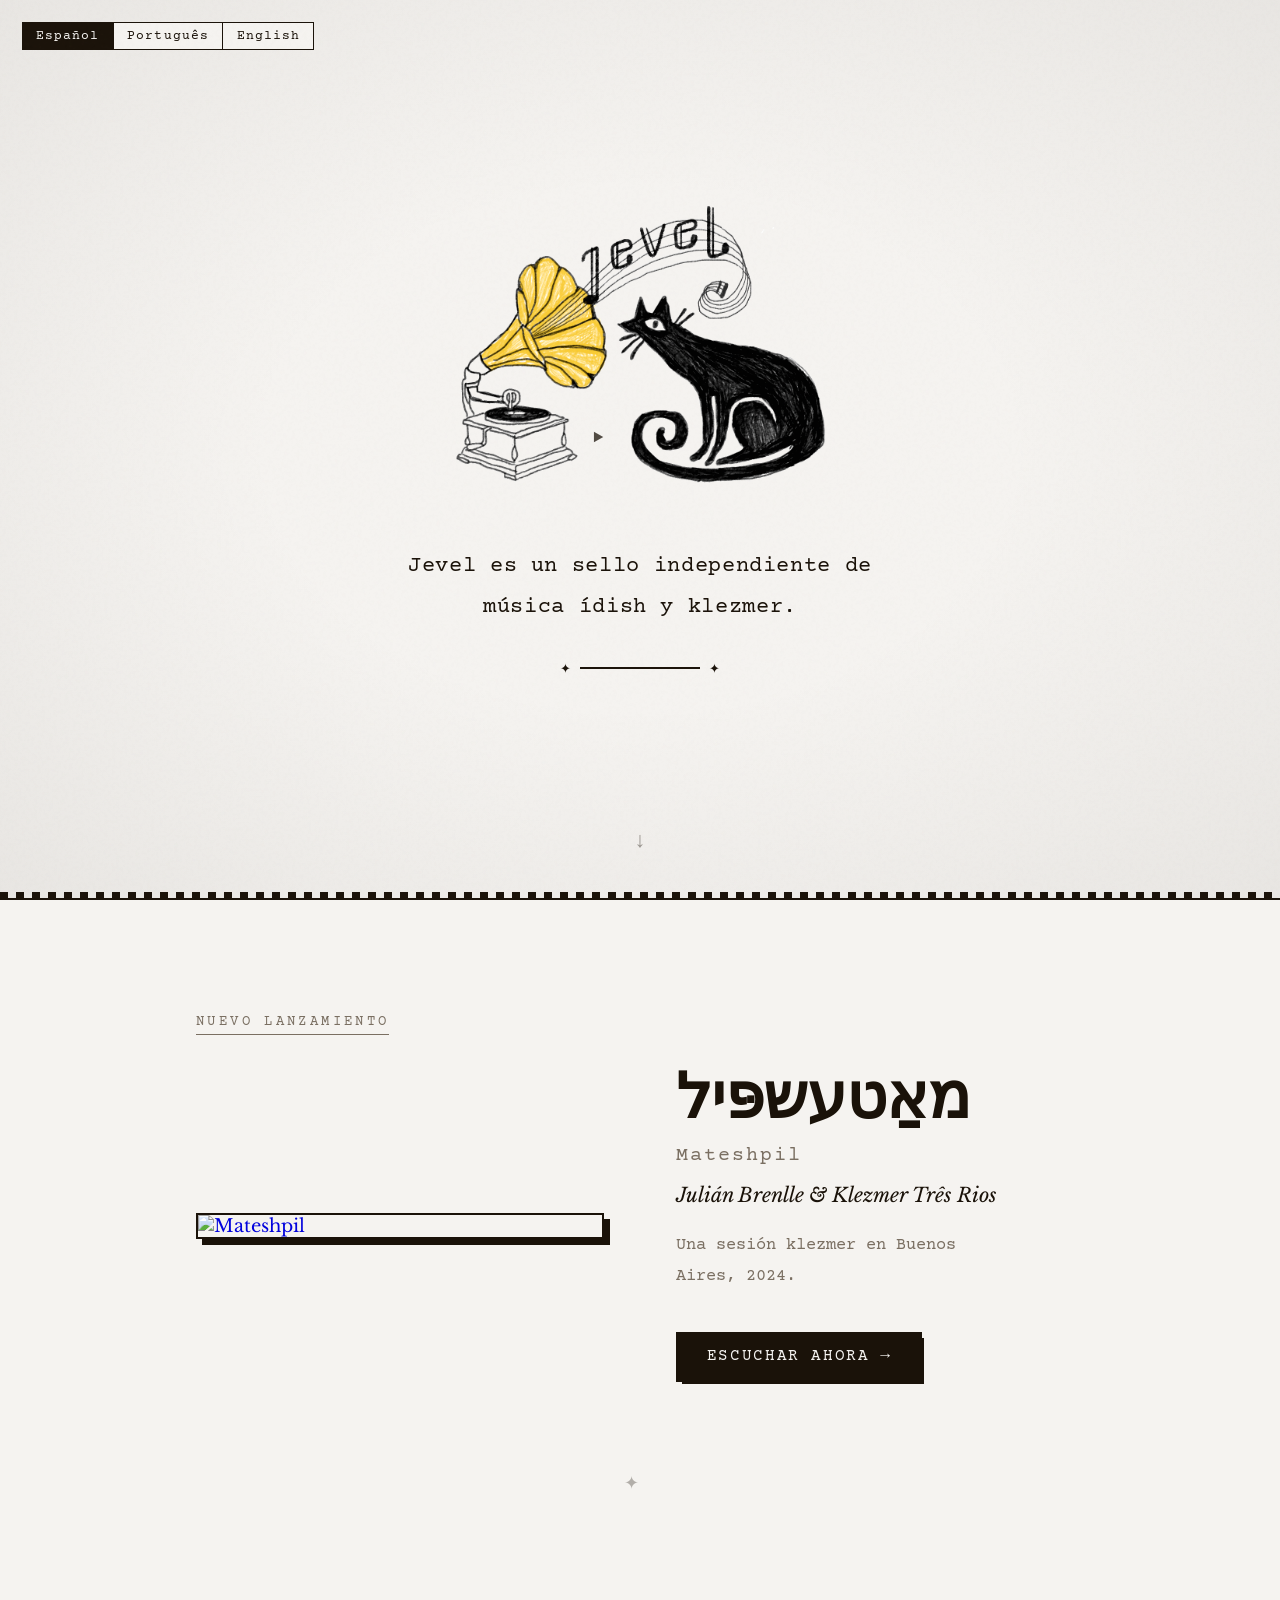
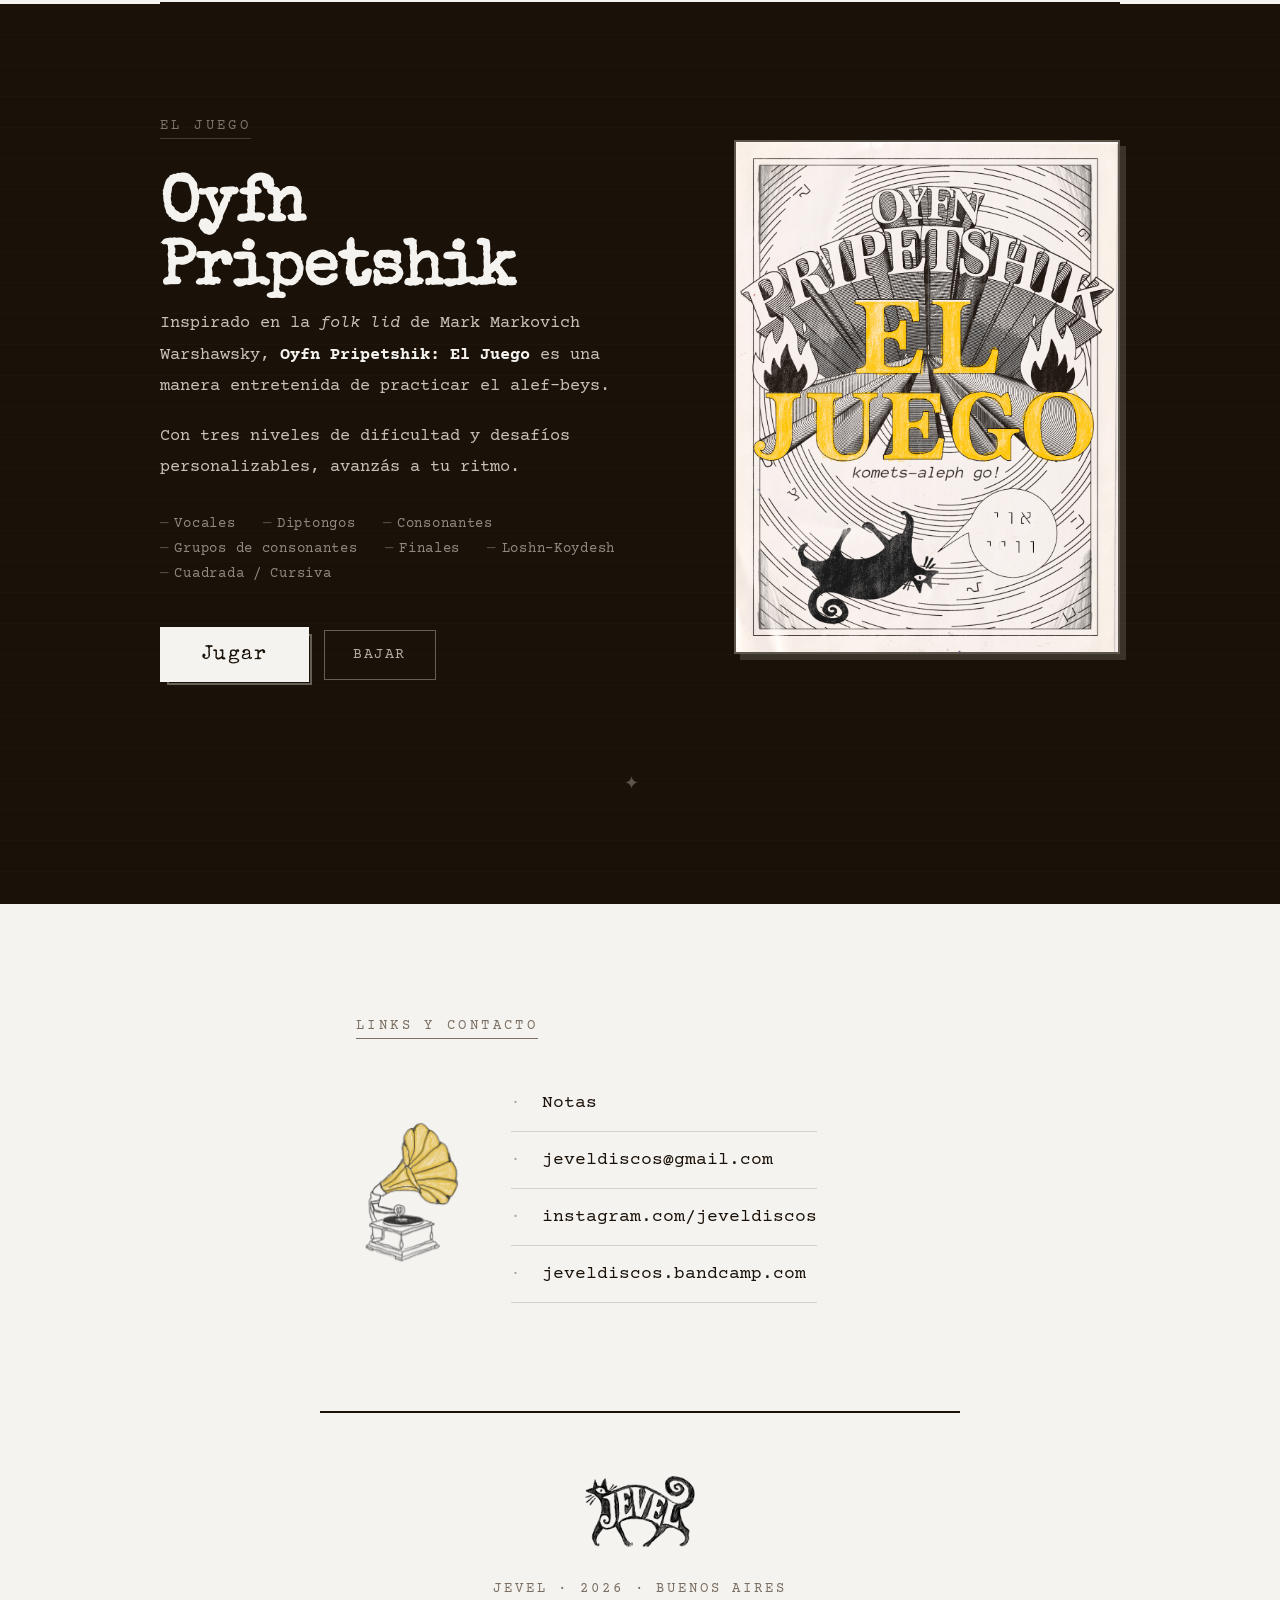
==== index.html @ 38e81dd0 "Update index.html" ====
<!DOCTYPE html>
<html lang="es">
<head>
  <meta charset="UTF-8" />
  <meta name="viewport" content="width=device-width, initial-scale=1.0" />
  <title>Jevel</title>
  <link rel="stylesheet" href="style.css" />
  <link rel="preconnect" href="https://fonts.googleapis.com">
  <link href="https://fonts.googleapis.com/css2?family=Special+Elite&family=Libre+Baskerville:ital,wght@0,400;0,700;1,400&family=Courier+Prime:ital,wght@0,400;0,700;1,400&display=swap" rel="stylesheet">
  <script src="https://identity.netlify.com/v1/netlify-identity-widget.js"></script>
</head>
<body>

  <!-- Language Switcher -->
  <div class="lang-switcher">
    <button class="lang-btn active" data-lang="es">Español</button>
    <button class="lang-btn" data-lang="pt">Português</button>
    <button class="lang-btn" data-lang="en">English</button>
  </div>

  <!-- HERO -->
  <header class="hero">
    <div class="noise-overlay"></div>
    <div class="hero-inner">
      <div class="logo-wrap">
        <img src="rca.png" alt="Jevel" class="logo" />
        <button class="gram-play-btn" id="audioPlayBtn" aria-label="Reproducir">
          <svg class="icon-play" width="14" height="14" viewBox="0 0 24 24"><polygon points="5,3 5,21 21,12" fill="#1a1209"/></svg>
          <svg class="icon-pause" width="14" height="14" viewBox="0 0 24 24" style="display:none"><rect x="4" y="3" width="5" height="18" fill="#1a1209"/><rect x="15" y="3" width="5" height="18" fill="#1a1209"/></svg>
        </button>
        <audio id="audioPlayer" src="muchoojo.mp3"></audio>
      </div>
      <p class="tagline" data-i18n="tagline">
        Jevel es un sello independiente de música ídish y klezmer.
      </p>
      <div class="deco-line"></div>
    </div>
    <div class="scroll-hint">↓</div>
  </header>

  <!-- NEW RELEASE -->
  <section class="release" id="release">
    <div class="section-label" data-i18n="newRelease">nuevo lanzamiento</div>
    <div class="release-inner">
      <a href="https://jeveldiscos.bandcamp.com" target="_blank" class="cover-link" aria-label="Escuchar en Bandcamp">
        <div class="cover-wrap">
          <img src="Mateshpil-cover.jpg" alt="Mateshpil" class="cover-img" />
          <div class="cover-overlay">
            <span data-i18n="listenBandcamp">Escuchar en Bandcamp →</span>
          </div>
        </div>
      </a>
      <div class="release-info">
        <h2 class="release-title">מאַטעשפּיל</h2>
        <h3 class="release-subtitle">Mateshpil</h3>
        <p class="release-artist">Julián Brenlle &amp; Klezmer Três Rios</p>
        <p class="release-desc" data-i18n="releaseDesc">
          Una sesión klezmer en Buenos Aires, 2024.
        </p>
        <!-- =====================================================
             BOTONES DE LANZAMIENTO
             hay_resena: cambiá a true/false para mostrar u ocultar
             resena_url: la página de la reseña
        ====================================================== -->
        <div class="release-btns"
             data-hay-resena="false"
             data-resena-url="resena-mateshpil.html">
          <a href="https://jeveldiscos.bandcamp.com" target="_blank" class="btn-bandcamp">
            <span data-i18n="listenNow">Escuchar ahora</span>
            <span class="btn-arrow">→</span>
          </a>
          <a href="resena-mateshpil.html" class="btn-resena" data-i18n-href="resenaBtn">
            <span data-i18n="resenaBtn">Leer reseña</span>
          </a>
        </div>
      </div>
    </div>
    <div class="section-ornament">✦</div>
  </section>

  <!-- GAME SECTION -->
  <section class="game" id="game">
    <div class="game-inner">
      <div class="game-text">
        <div class="section-label" data-i18n="gameLabel">el juego</div>
        <h2 class="game-title">Oyfn Pripetshik</h2>
        <div class="game-desc">
          <p data-i18n="gameDesc1">Inspirado en la <em>folk lid</em> de Mark Markovich Warshawsky, <strong>Oyfn Pripetshik: El Juego</strong> es una manera entretenida de practicar el alef-beys.</p>
          <p data-i18n="gameDesc2">Con tres niveles de dificultad y desafíos personalizables, avanzás a tu ritmo.</p>
        </div>
        <div class="game-features">
          <span data-i18n="feat1">Vocales</span>
          <span data-i18n="feat2">Diptongos</span>
          <span data-i18n="feat3">Consonantes</span>
          <span data-i18n="feat4">Grupos de consonantes</span>
          <span data-i18n="feat5">Finales</span>
          <span data-i18n="feat6">Loshn-Koydesh</span>
          <span data-i18n="feat7">Cuadrada / Cursiva</span>
        </div>
        <div class="game-btns">
          <a href="oyfnpripetshik.html" target="_blank" class="btn-game">
            <span data-i18n="playBtn">Jugar</span>
          </a>
          <button onclick="downloadGame()" class="btn-download">
            <span data-i18n="downloadBtn">Bajar</span>
          </button>
        </div>
      </div>
      <div class="game-visual">
        <div class="game-photo-wrap">
          <img src="03.jpg" alt="Oyfn Pripetshik" class="game-photo" />
        </div>
      </div>
    </div>
    <div class="section-ornament">✦</div>
  </section>

  <!-- LINKS -->
  <section class="contact" id="contact">
    <div class="section-label" data-i18n="contactLabel">Links y contacto</div>
    <div class="contact-body">
      <img src="vitrola.png" alt="" class="rca-img" />
      <div class="contact-links">
        <a href="notas.html" class="contact-item">
          <span class="contact-icon">·</span>
          <span class="contact-text">Notas</span>
        </a>
        <a href="mailto:jeveldiscos@gmail.com" class="contact-item">
          <span class="contact-icon">·</span>
          <span class="contact-text">jeveldiscos@gmail.com</span>
        </a>
        <a href="https://instagram.com/jeveldiscos" target="_blank" class="contact-item" rel="noopener">
          <span class="contact-icon">·</span>
          <span class="contact-text">instagram.com/jeveldiscos</span>
        </a>
        <a href="https://jeveldiscos.bandcamp.com" target="_blank" class="contact-item" rel="noopener">
          <span class="contact-icon">·</span>
          <span class="contact-text">jeveldiscos.bandcamp.com</span>
        </a>
      </div>
    </div>
  </section>

  <!-- FOOTER -->
  <footer class="footer">
    <div class="footer-logo-wrap"><img src="logolapiz.png" alt="Jevel" class="footer-logo" /></div>
    <p class="footer-text">Jevel · 2026 · Buenos Aires</p>
  </footer>

  <script src="script.js"></script>
</body>
</html>
---- style.css ----
/* ===========================
   JEVEL — style.css
   Aesthetic: letterpress / linocut
   B&W with warm paper tones
=========================== */

:root {
  --ink: #1a1209;
  --paper: #f5f3f0;
  --paper-dark: #e6dfd3;
  --accent: #c8440a;
  --accent-muted: #a33508;
  --mid: #7a6f62;
  --border: #1a1209;
  --font-display: 'Special Elite', serif;
  --font-body: 'Libre Baskerville', serif;
  --font-mono: 'Courier Prime', monospace;
}

*, *::before, *::after {
  box-sizing: border-box;
  margin: 0;
  padding: 0;
}

html {
  scroll-behavior: smooth;
  font-size: 18px;
}

body {
  background: var(--paper);
  color: var(--ink);
  font-family: var(--font-body);
  overflow-x: hidden;
  position: relative;
}

/* ---- NOISE TEXTURE ---- */
body::before {
  content: '';
  position: fixed;
  inset: 0;
  background-image: url("data:image/svg+xml,%3Csvg viewBox='0 0 256 256' xmlns='http://www.w3.org/2000/svg'%3E%3Cfilter id='noise'%3E%3CfeTurbulence type='fractalNoise' baseFrequency='0.9' numOctaves='4' stitchTiles='stitch'/%3E%3C/filter%3E%3Crect width='100%25' height='100%25' filter='url(%23noise)' opacity='0.04'/%3E%3C/svg%3E");
  pointer-events: none;
  z-index: 9999;
  opacity: 0.5;
}

/* ---- LANG SWITCHER ---- */
.lang-switcher {
  position: fixed;
  top: 1.2rem;
  left: 1.2rem;
  z-index: 1000;
  display: flex;
  gap: 0;
  border: 1.5px solid var(--ink);
  background: var(--paper);
}

.lang-btn {
  background: none;
  border: none;
  border-right: 1.5px solid var(--ink);
  font-family: var(--font-mono);
  font-size: 0.72rem;
  letter-spacing: 0.08em;
  padding: 0.35rem 0.75rem;
  cursor: pointer;
  color: var(--ink);
  transition: background 0.15s, color 0.15s;
}

.lang-btn:last-child {
  border-right: none;
}

.lang-btn:hover,
.lang-btn.active {
  background: var(--ink);
  color: var(--paper);
}

/* ---- HERO ---- */
.hero {
  min-height: 100vh;
  display: flex;
  flex-direction: column;
  align-items: center;
  justify-content: center;
  border-bottom: 2px solid var(--ink);
  position: relative;
  overflow: hidden;
  padding: 4rem 2rem 6rem;
}

.hero::after {
  content: '';
  position: absolute;
  bottom: 0;
  left: 0;
  right: 0;
  height: 6px;
  background: repeating-linear-gradient(
    90deg,
    var(--ink) 0px,
    var(--ink) 8px,
    transparent 8px,
    transparent 16px
  );
}

.noise-overlay {
  position: absolute;
  inset: 0;
  background: radial-gradient(ellipse at 50% 50%, transparent 40%, rgba(26,18,9,0.06) 100%);
  pointer-events: none;
}

.hero-inner {
  display: flex;
  flex-direction: column;
  align-items: center;
  gap: 2.2rem;
  opacity: 0;
  transform: translateY(30px);
  animation: fadeUp 1s cubic-bezier(0.22, 1, 0.36, 1) 0.3s forwards;
}

.logo {
  width: min(420px, 70vw);
  filter: contrast(1.1);
  mix-blend-mode: multiply;
  animation: logoIn 1.2s cubic-bezier(0.22, 1, 0.36, 1) 0.1s both;
}

@keyframes logoIn {
  from { opacity: 0; transform: scale(0.88) rotate(-1deg); }
  to   { opacity: 1; transform: scale(1) rotate(0deg); }
}

.tagline {
  font-family: var(--font-mono);
  font-size: clamp(1rem, 2.2vw, 1.2rem);
  line-height: 1.9;
  text-align: center;
  letter-spacing: 0.03em;
  color: var(--ink);
  max-width: 520px;
}

.deco-line {
  width: 120px;
  height: 2px;
  background: var(--ink);
  position: relative;
}

.deco-line::before,
.deco-line::after {
  content: '✦';
  position: absolute;
  top: 50%;
  transform: translateY(-50%);
  font-size: 0.7rem;
}

.deco-line::before { left: -20px; }
.deco-line::after  { right: -20px; }

.scroll-hint {
  position: absolute;
  bottom: 2.5rem;
  left: 50%;
  transform: translateX(-50%);
  font-size: 1.2rem;
  animation: bounce 2s ease-in-out infinite;
  opacity: 0.4;
}

@keyframes bounce {
  0%, 100% { transform: translateX(-50%) translateY(0); }
  50%       { transform: translateX(-50%) translateY(8px); }
}

/* ---- SHARED SECTION STYLES ---- */
.section-label {
  font-family: var(--font-mono);
  font-size: 0.75rem;
  letter-spacing: 0.25em;
  text-transform: uppercase;
  color: var(--mid);
  border-bottom: 1px solid var(--mid);
  display: inline-block;
  padding-bottom: 0.2rem;
  margin-bottom: 2rem;
}

.section-ornament {
  text-align: center;
  font-size: 1rem;
  opacity: 0.3;
  margin-top: 5rem;
  letter-spacing: 1rem;
}

/* ---- RELEASE SECTION ---- */
.release {
  padding: 6rem 2rem;
  border-bottom: 2px solid var(--ink);
  max-width: 960px;
  margin: 0 auto;
}

.release-inner {
  display: grid;
  grid-template-columns: 1fr 1fr;
  gap: 4rem;
  align-items: center;
}

.cover-link {
  display: block;
  text-decoration: none;
}

.cover-wrap {
  position: relative;
  overflow: hidden;
  border: 2px solid var(--ink);
  box-shadow: 6px 6px 0 var(--ink);
  transition: transform 0.2s, box-shadow 0.2s;
}

.cover-wrap:hover {
  transform: translate(-3px, -3px);
  box-shadow: 9px 9px 0 var(--ink);
}

.cover-img {
  width: 100%;
  display: block;
  filter: contrast(1.05) saturate(0.9);
  transition: filter 0.3s;
}

.cover-overlay {
  position: absolute;
  inset: 0;
  background: rgba(26,18,9,0.85);
  display: flex;
  align-items: center;
  justify-content: center;
  opacity: 0;
  transition: opacity 0.3s;
  font-family: var(--font-mono);
  font-size: 1rem;
  color: var(--paper);
  letter-spacing: 0.05em;
}

.cover-wrap:hover .cover-overlay {
  opacity: 1;
}

.release-title {
  font-family: var(--font-display);
  font-size: clamp(2.2rem, 5vw, 3.5rem);
  line-height: 1.1;
  letter-spacing: -0.01em;
}

.release-subtitle {
  font-family: var(--font-mono);
  font-size: 1.1rem;
  font-weight: 400;
  color: var(--mid);
  margin: 0.3rem 0 0.9rem;
  letter-spacing: 0.1em;
}

.release-artist {
  font-family: var(--font-body);
  font-style: italic;
  font-size: 1.1rem;
  margin-bottom: 1.3rem;
  color: var(--ink);
}

.release-desc {
  font-family: var(--font-mono);
  font-size: 0.95rem;
  line-height: 1.8;
  color: var(--mid);
  margin-bottom: 2.2rem;
  max-width: 340px;
}

/* ---- RELEASE BUTTONS ---- */
.release-btns {
  display: flex;
  gap: 0.8rem;
  align-items: center;
  flex-wrap: wrap;
}

.btn-bandcamp {
  display: inline-flex;
  align-items: center;
  gap: 0.6rem;
  font-family: var(--font-mono);
  font-size: 0.9rem;
  letter-spacing: 0.1em;
  text-transform: uppercase;
  color: var(--paper);
  background: var(--ink);
  border: 2px solid var(--ink);
  padding: 0.75rem 1.6rem;
  text-decoration: none;
  transition: background 0.15s, color 0.15s, transform 0.15s;
  position: relative;
}

.btn-bandcamp::after {
  content: '';
  position: absolute;
  bottom: -4px;
  right: -4px;
  width: 100%;
  height: 100%;
  border: 2px solid var(--ink);
  z-index: -1;
  transition: transform 0.15s;
}

.btn-bandcamp:hover {
  background: var(--paper);
  color: var(--ink);
}

.btn-bandcamp:hover::after {
  transform: translate(2px, 2px);
}

.btn-arrow {
  transition: transform 0.2s;
}

.btn-bandcamp:hover .btn-arrow {
  transform: translateX(4px);
}

/* ---- BOTÓN RESEÑA ---- */
.btn-resena {
  display: inline-flex;
  align-items: center;
  font-family: var(--font-mono);
  font-size: 0.85rem;
  letter-spacing: 0.1em;
  text-transform: uppercase;
  color: var(--ink);
  background: transparent;
  border: 1.5px solid rgba(26,18,9,0.35);
  padding: 0.75rem 1.4rem;
  text-decoration: none;
  transition: color 0.15s, border-color 0.15s, background 0.15s;
}

.btn-resena:hover {
  border-color: var(--ink);
  background: rgba(26,18,9,0.05);
}

/* ---- GAME SECTION ---- */
.game {
  padding: 6rem 2rem;
  border-bottom: 2px solid var(--ink);
  background: var(--ink);
  color: var(--paper);
  position: relative;
  overflow: hidden;
}

.game::before {
  content: '';
  position: absolute;
  inset: 0;
  background: repeating-linear-gradient(
    0deg,
    transparent,
    transparent 30px,
    rgba(242,237,228,0.015) 30px,
    rgba(242,237,228,0.015) 31px
  );
  pointer-events: none;
}

.game .section-label {
  color: rgba(242,237,228,0.45);
  border-bottom-color: rgba(242,237,228,0.2);
}

.game-inner {
  max-width: 960px;
  margin: 0 auto;
  display: grid;
  grid-template-columns: 1.3fr 1fr;
  gap: 4rem;
  align-items: center;
}

.game-title {
  font-family: var(--font-display);
  font-size: clamp(2.4rem, 5vw, 3.8rem);
  line-height: 1;
  letter-spacing: -0.01em;
  margin-bottom: 0.3rem;
}

.game-subtitle {
  font-family: var(--font-mono);
  font-size: 0.95rem;
  color: rgba(242,237,228,0.5);
  letter-spacing: 0.15em;
  margin-bottom: 2rem;
}

.game-desc p {
  font-family: var(--font-mono);
  font-size: 0.95rem;
  line-height: 1.85;
  color: rgba(242,237,228,0.8);
  margin-bottom: 1rem;
}

.game-desc strong {
  color: var(--paper);
  font-weight: 700;
}

.game-features {
  display: flex;
  flex-wrap: wrap;
  gap: 0.5rem 1.5rem;
  margin: 1.8rem 0 2.5rem;
}

.game-features span {
  font-family: var(--font-mono);
  font-size: 0.8rem;
  color: rgba(242,237,228,0.55);
  letter-spacing: 0.05em;
}

.game-features span::before {
  content: '—';
  margin-right: 0.4em;
  opacity: 0.5;
}

.btn-game {
  display: inline-block;
  font-family: var(--font-display);
  font-size: 1.1rem;
  letter-spacing: 0.08em;
  color: var(--ink);
  background: var(--paper);
  border: 2px solid var(--paper);
  padding: 0.85rem 2.2rem;
  text-decoration: none;
  position: relative;
  transition: background 0.15s, color 0.15s, border-color 0.15s;
}

.btn-game::after {
  content: '';
  position: absolute;
  bottom: -5px;
  right: -5px;
  width: 100%;
  height: 100%;
  border: 2px solid rgba(242,237,228,0.35);
  z-index: -1;
}

.btn-game:hover {
  background: var(--accent);
  border-color: var(--accent);
  color: var(--paper);
}

/* Game photo */
.game-visual {
  display: flex;
  flex-direction: column;
  align-items: center;
}

.game-photo-wrap {
  border: 2px solid rgba(242,237,228,0.3);
  box-shadow: 6px 6px 0 rgba(242,237,228,0.15);
  overflow: hidden;
  transition: transform 0.3s, box-shadow 0.3s;
}

.game-photo-wrap:hover {
  transform: translate(-3px, -3px);
  box-shadow: 9px 9px 0 rgba(242,237,228,0.15);
}

.game-photo {
  width: 100%;
  display: block;
}

.game .section-ornament {
  color: var(--paper);
}

/* ---- CONTACT / LINKS SECTION ---- */
.contact {
  padding: 6rem 2rem;
  max-width: 640px;
  margin: 0 auto;
  border-bottom: 2px solid var(--ink);
}

.contact-links {
  display: flex;
  flex-direction: column;
  gap: 0;
}

.contact-item {
  display: flex;
  align-items: center;
  gap: 1.2rem;
  text-decoration: none;
  color: var(--ink);
  font-family: var(--font-mono);
  font-size: 1rem;
  padding: 1rem 0;
  border-bottom: 1px solid rgba(26,18,9,0.15);
  transition: padding-left 0.25s;
  position: relative;
  overflow: hidden;
}

.contact-item::before {
  content: '';
  position: absolute;
  left: 0;
  bottom: 0;
  width: 0;
  height: 1px;
  background: var(--accent);
  transition: width 0.3s;
}

.contact-item:hover {
  padding-left: 0.7rem;
}

.contact-item:hover::before {
  width: 100%;
}

.contact-icon {
  font-size: 0.85rem;
  opacity: 0.35;
  flex-shrink: 0;
  transition: color 0.2s, opacity 0.2s;
  font-family: var(--font-mono);
}

.contact-item:hover .contact-icon {
  color: var(--accent);
  opacity: 1;
}

.contact-text {
  transition: color 0.2s;
}

.contact-item:hover .contact-text {
  color: var(--accent-muted);
}

/* ---- FOOTER ---- */
.footer {
  padding: 3.5rem 2rem 4.5rem;
  text-align: center;
}

.footer-divider {
  width: 40px;
  height: 2px;
  background: var(--ink);
  margin: 0 auto 2.2rem;
}

.footer-text {
  font-family: var(--font-mono);
  font-size: 0.8rem;
  letter-spacing: 0.2em;
  color: var(--mid);
  text-transform: uppercase;
  margin-bottom: 0.9rem;
}

.footer-yiddish {
  font-family: var(--font-display);
  font-size: 1.6rem;
  color: var(--ink);
  opacity: 0.2;
  letter-spacing: 0.05em;
}

/* ---- ANIMATIONS ---- */
@keyframes fadeUp {
  from { opacity: 0; transform: translateY(30px); }
  to   { opacity: 1; transform: translateY(0); }
}

.reveal {
  opacity: 0;
  transform: translateY(24px);
  transition: opacity 0.8s cubic-bezier(0.22,1,0.36,1), transform 0.8s cubic-bezier(0.22,1,0.36,1);
}

.reveal.visible {
  opacity: 1;
  transform: translateY(0);
}

/* ---- RESPONSIVE ---- */
@media (max-width: 700px) {
  .contact-body {
    flex-direction: column;
    align-items: flex-start;
    gap: 1.5rem;
  }

  .rca-img {
    width: min(90px, 22vw);
  }

  .release-inner,
  .game-inner {
    grid-template-columns: 1fr;
    gap: 2.5rem;
  }

  .game-visual {
    order: -1;
  }

  .release {
    text-align: center;
  }

  .release-desc {
    max-width: 100%;
    margin: 0 auto 2rem;
  }

  .release-btns {
    justify-content: center;
  }
}

@media (max-width: 420px) {
  html { font-size: 16px; }
  .lang-switcher { top: 0.8rem; left: 0.8rem; }
}

/* ---- GAME BUTTONS ---- */
.game-btns {
  display: flex;
  gap: 0.8rem;
  align-items: center;
  flex-wrap: wrap;
}

.btn-download {
  cursor: pointer;
  display: inline-block;
  font-family: var(--font-mono);
  font-size: 0.85rem;
  letter-spacing: 0.1em;
  text-transform: uppercase;
  color: rgba(242,237,228,0.7);
  background: transparent;
  border: 1.5px solid rgba(242,237,228,0.35);
  padding: 0.85rem 1.6rem;
  text-decoration: none;
  transition: color 0.15s, border-color 0.15s;
  position: relative;
}

.btn-download:hover {
  color: var(--paper);
  border-color: rgba(242,237,228,0.7);
}

/* ---- FOOTER LOGO ---- */
.footer-logo-wrap {
  margin-bottom: 1.6rem;
}

.footer-logo {
  width: 110px;
  filter: contrast(1.1);
  mix-blend-mode: multiply;
  opacity: 1;
}

/* ---- GRAMOPHONE PLAYER ---- */
.logo-wrap {
  position: relative;
  display: inline-block;
}

.gram-play-btn {
  position: absolute;
  bottom: 17%;
  left: 40%;
  transform: translateX(-50%);
  width: 32px;
  height: 32px;
  background: none;
  border: none;
  padding: 0;
  cursor: pointer;
  display: flex;
  align-items: center;
  justify-content: center;
  opacity: 0.75;
  transition: opacity 0.2s, transform 0.2s;
}

.gram-play-btn:hover {
  opacity: 1;
  transform: translateX(-50%) scale(1.12);
}

.gram-play-btn.playing svg.icon-play  { display: none; }
.gram-play-btn.playing svg.icon-pause { display: block !important; }

.contact-body {
  display: flex;
  align-items: center;
  gap: 2.5rem;
}

.rca-img {
  display: block;
  width: min(110px, 25vw);
  flex-shrink: 0;
  opacity: 0.85;
  mix-blend-mode: multiply;
}
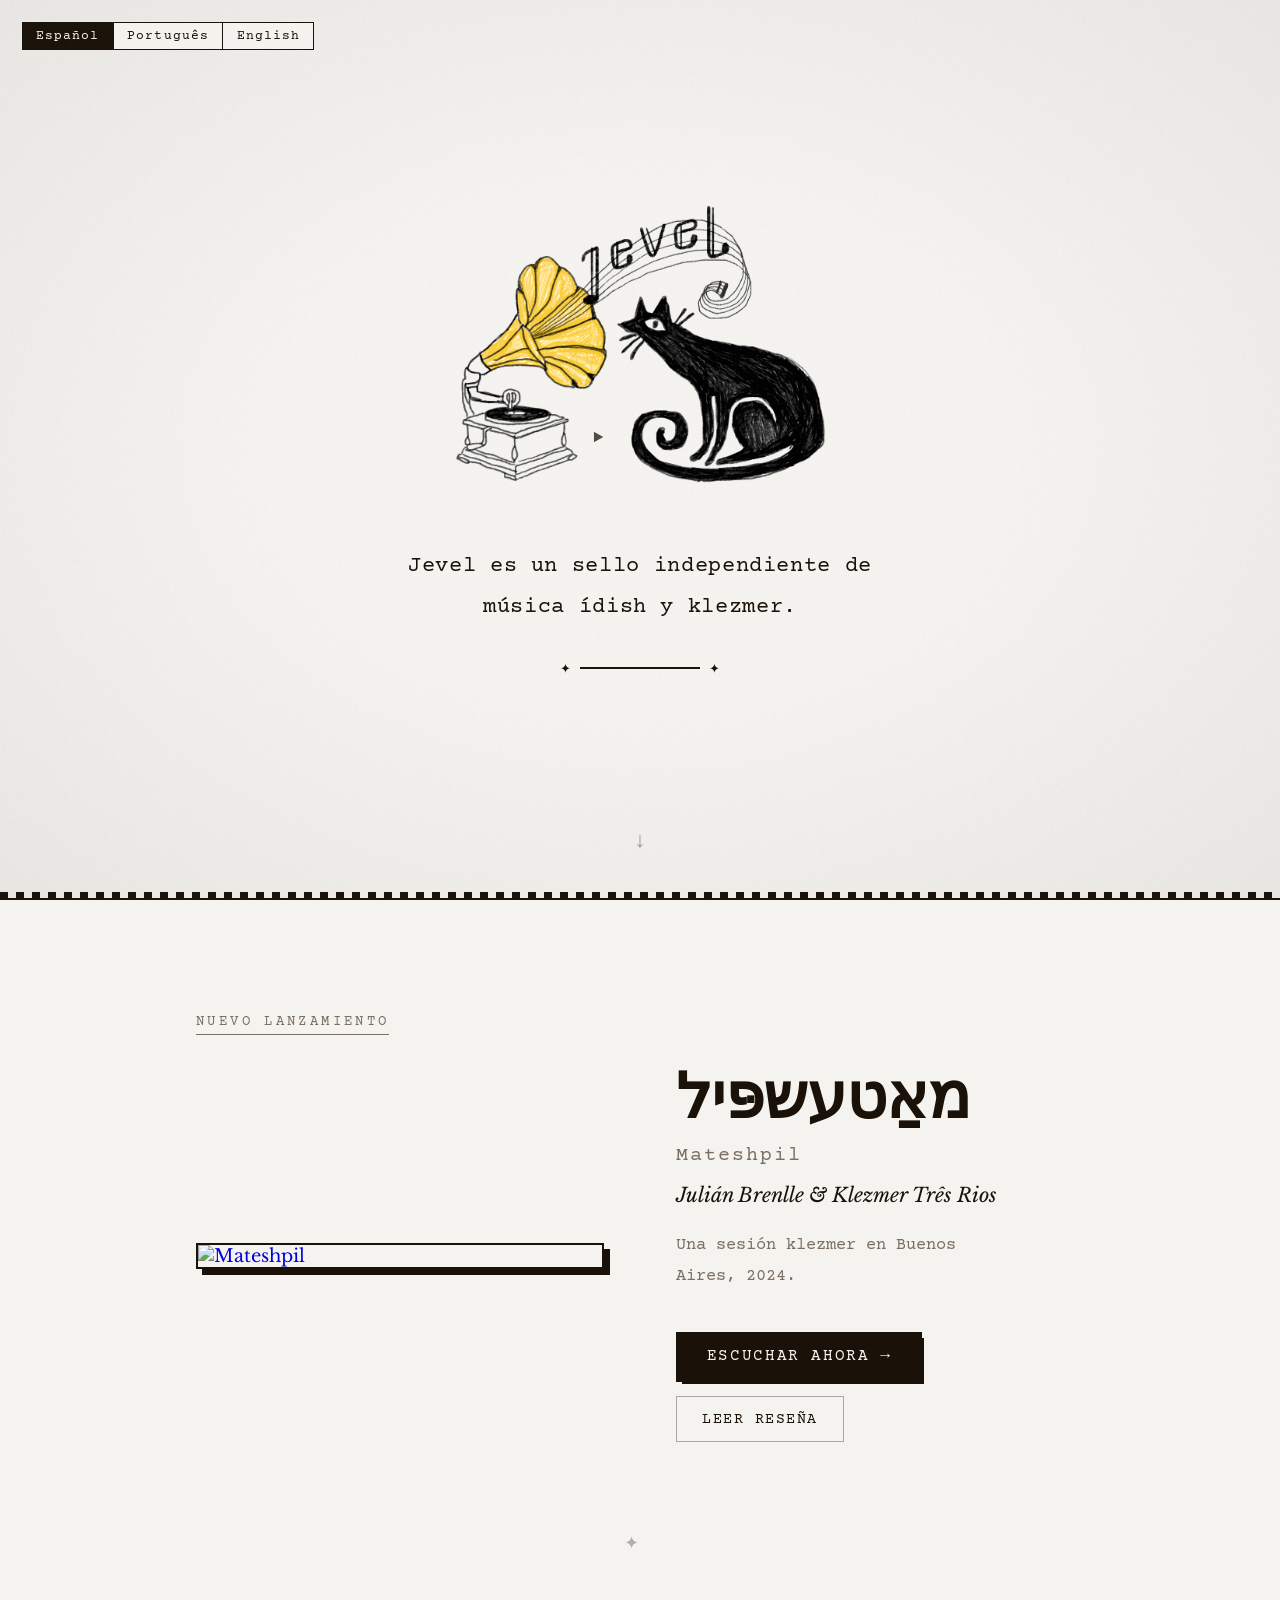
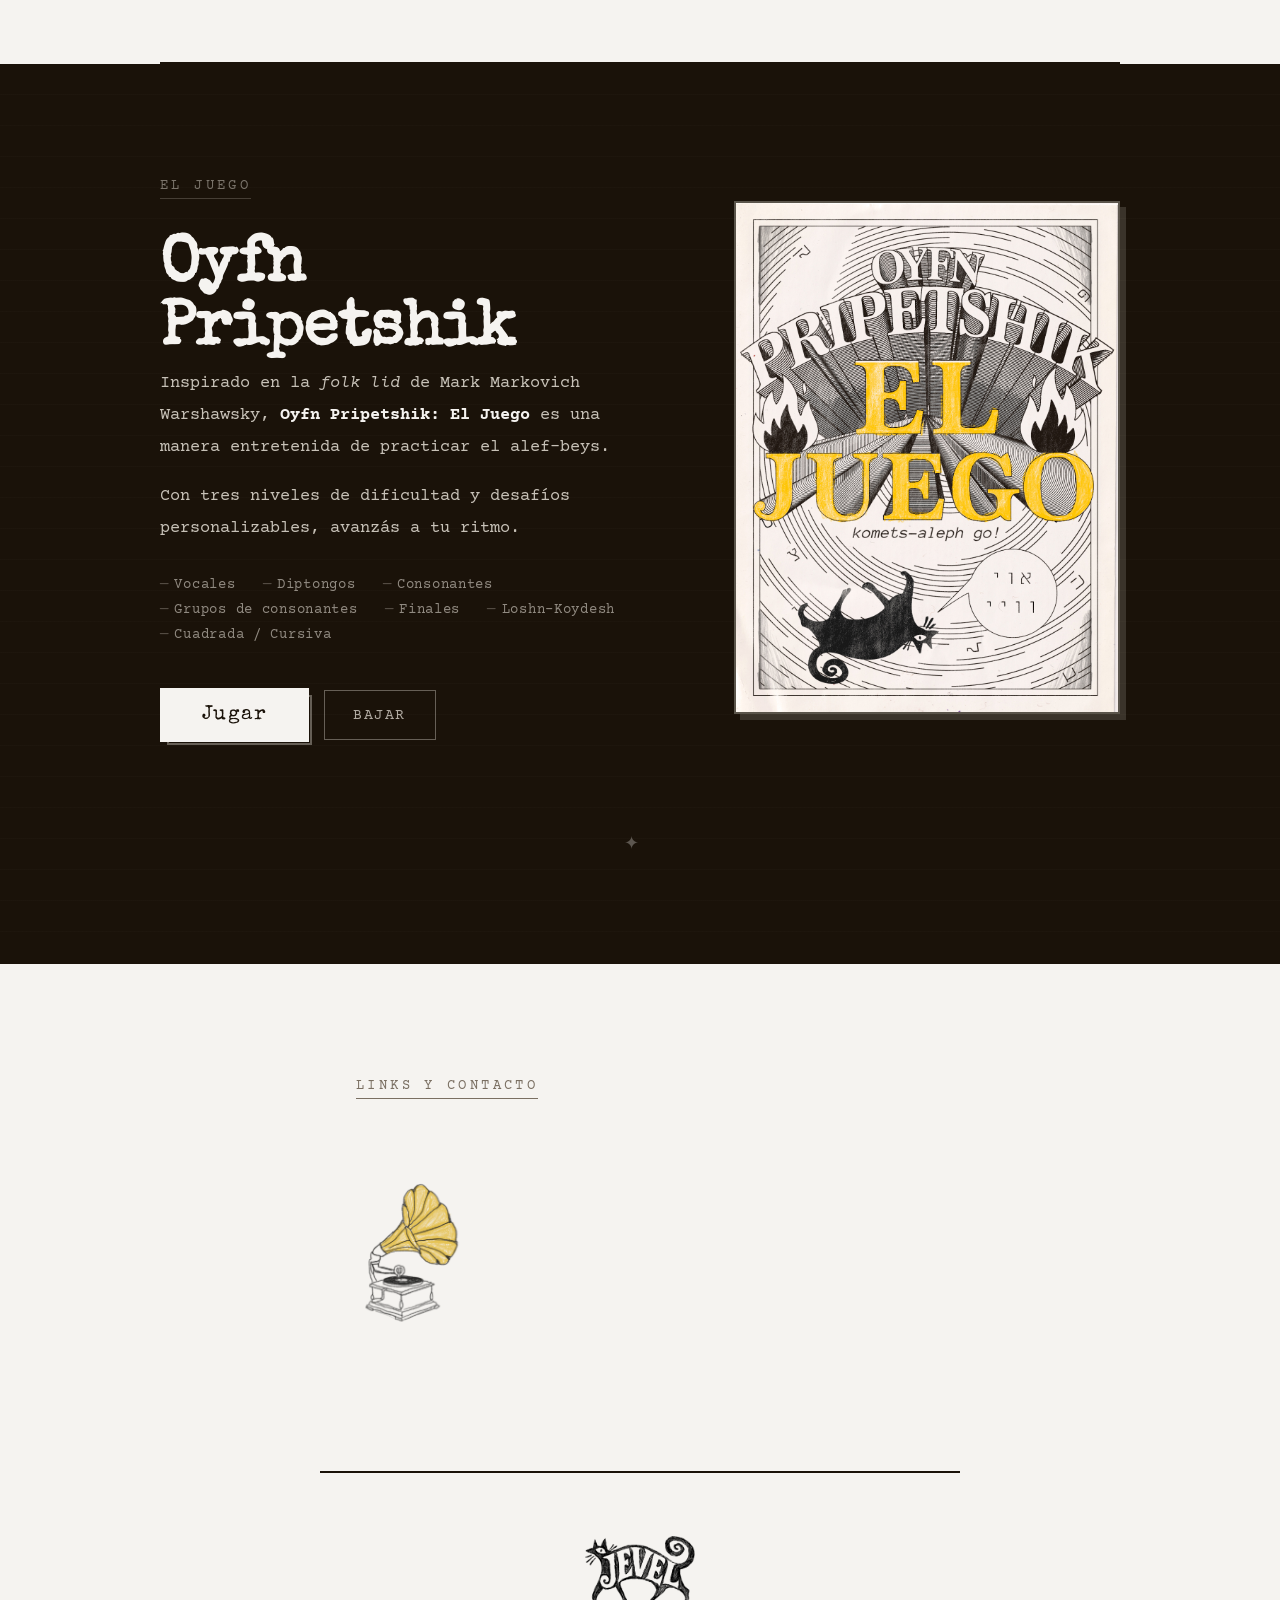
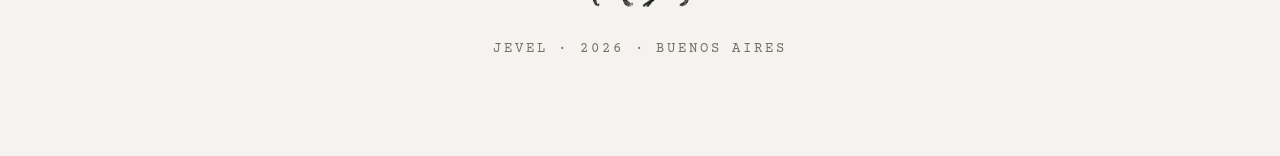
==== commit 55cebf5a: "Update index.html" ====
--- a/index.html
+++ b/index.html
@@ -63,7 +63,7 @@
              resena_url: la página de la reseña
         ====================================================== -->
         <div class="release-btns"
-             data-hay-resena="false"
+             data-hay-resena="true"
              data-resena-url="resena-mateshpil.html">
           <a href="https://jeveldiscos.bandcamp.com" target="_blank" class="btn-bandcamp">
             <span data-i18n="listenNow">Escuchar ahora</span>
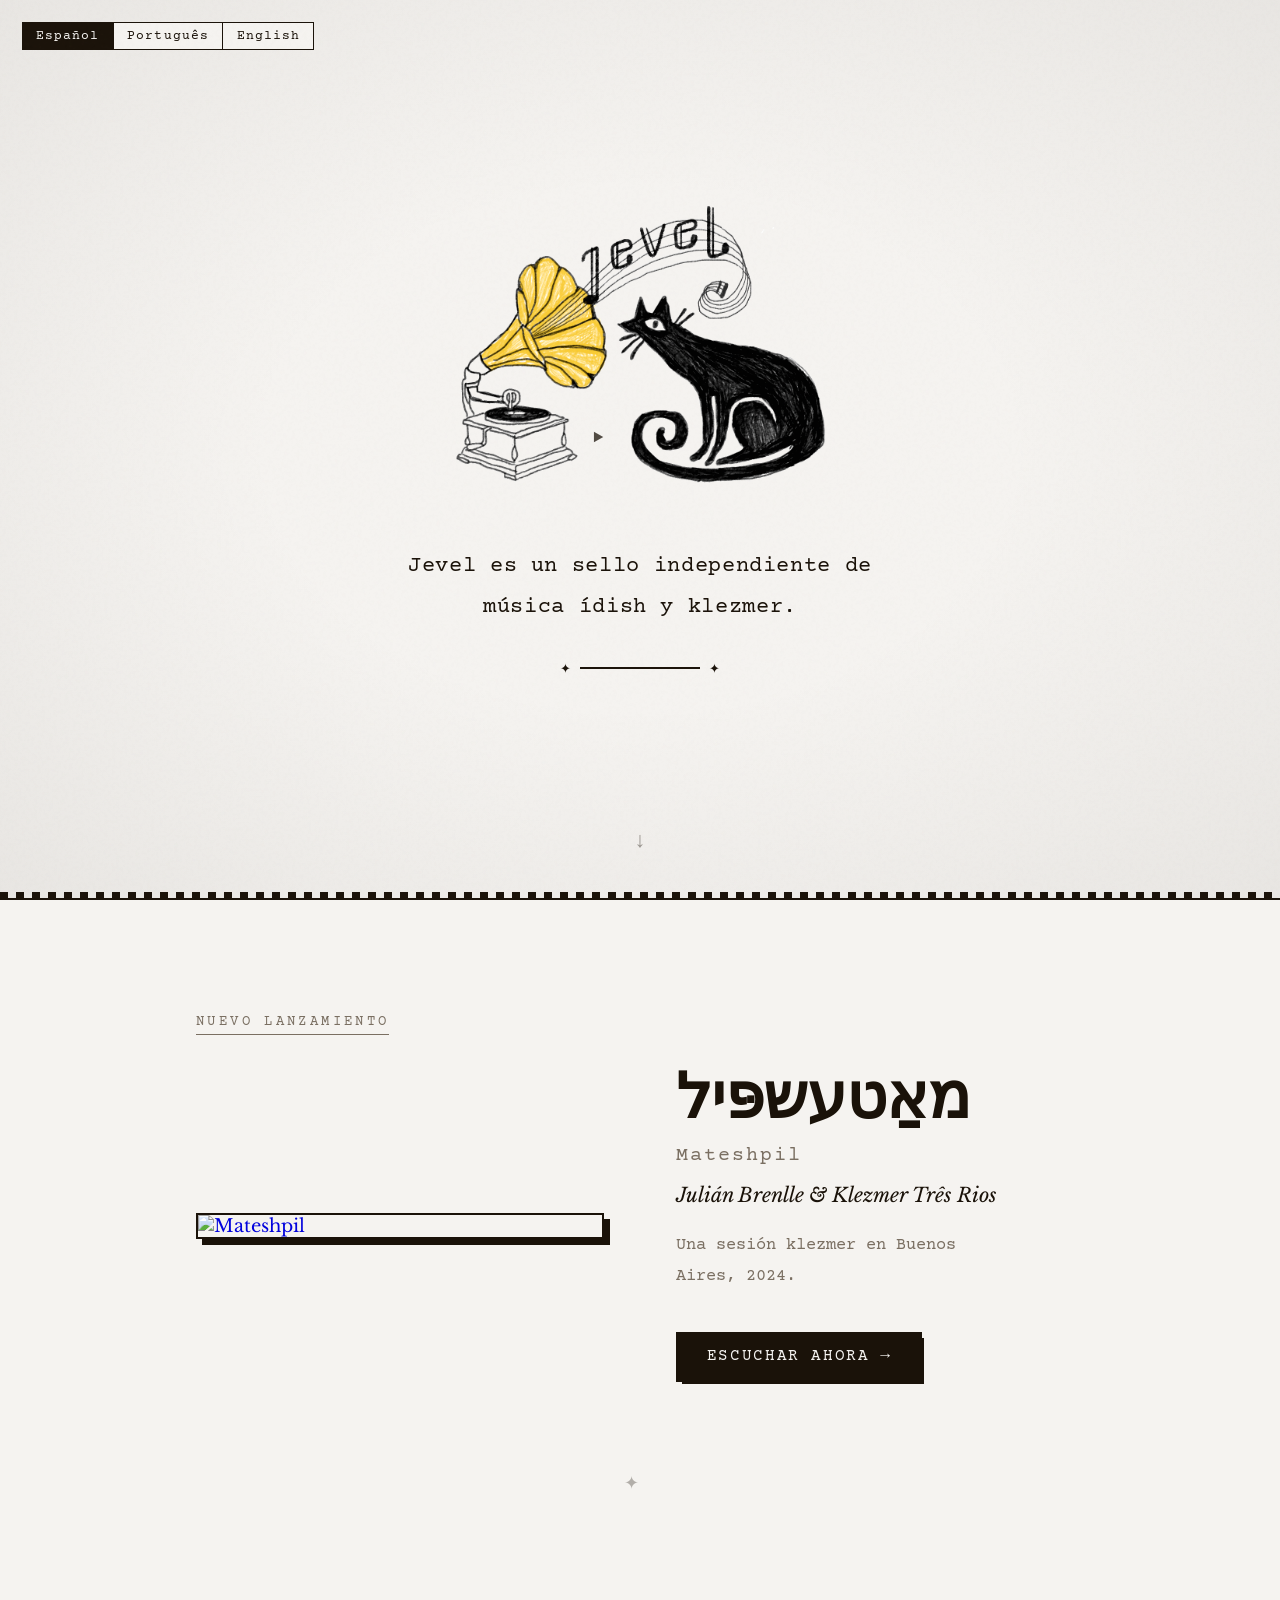
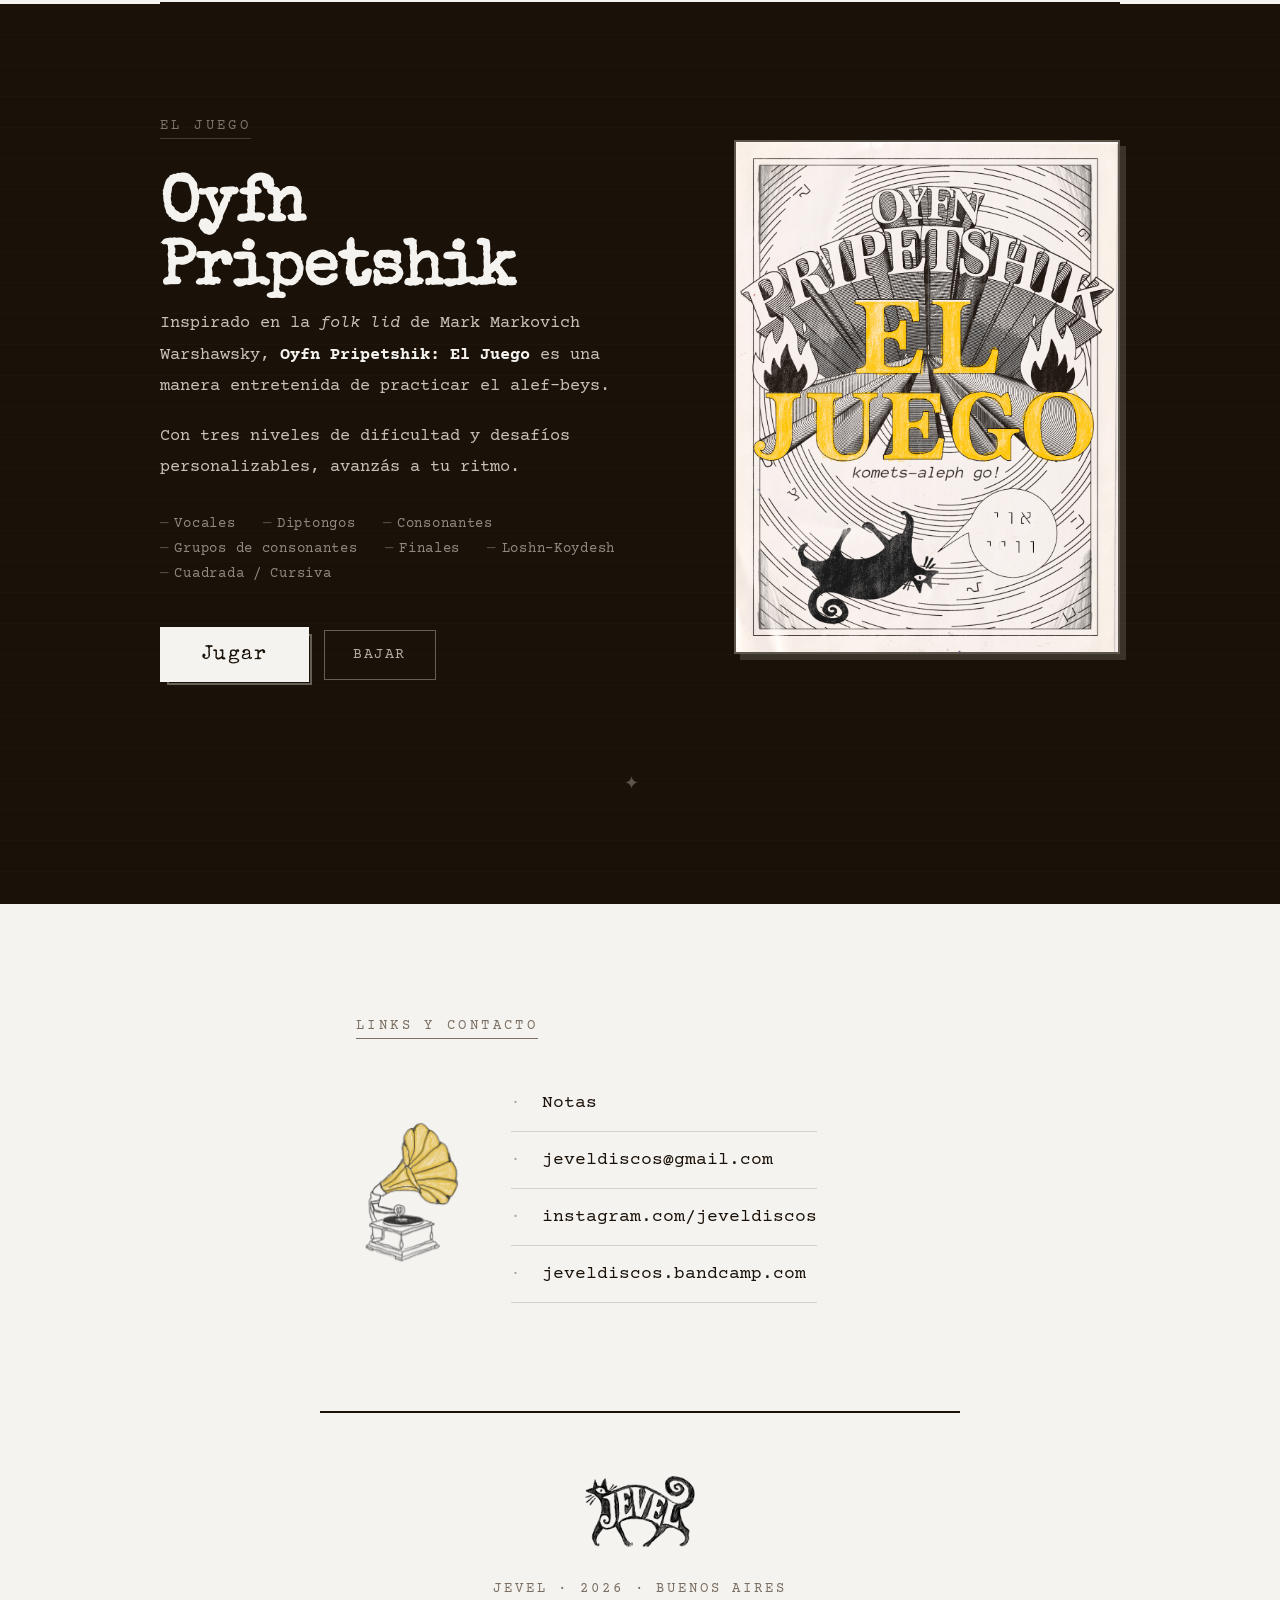
==== commit 494a5d68: "Update index.html" ====
--- a/index.html
+++ b/index.html
@@ -63,7 +63,7 @@
              resena_url: la página de la reseña
         ====================================================== -->
         <div class="release-btns"
-             data-hay-resena="true"
+             data-hay-resena="false"
              data-resena-url="resena-mateshpil.html">
           <a href="https://jeveldiscos.bandcamp.com" target="_blank" class="btn-bandcamp">
             <span data-i18n="listenNow">Escuchar ahora</span>
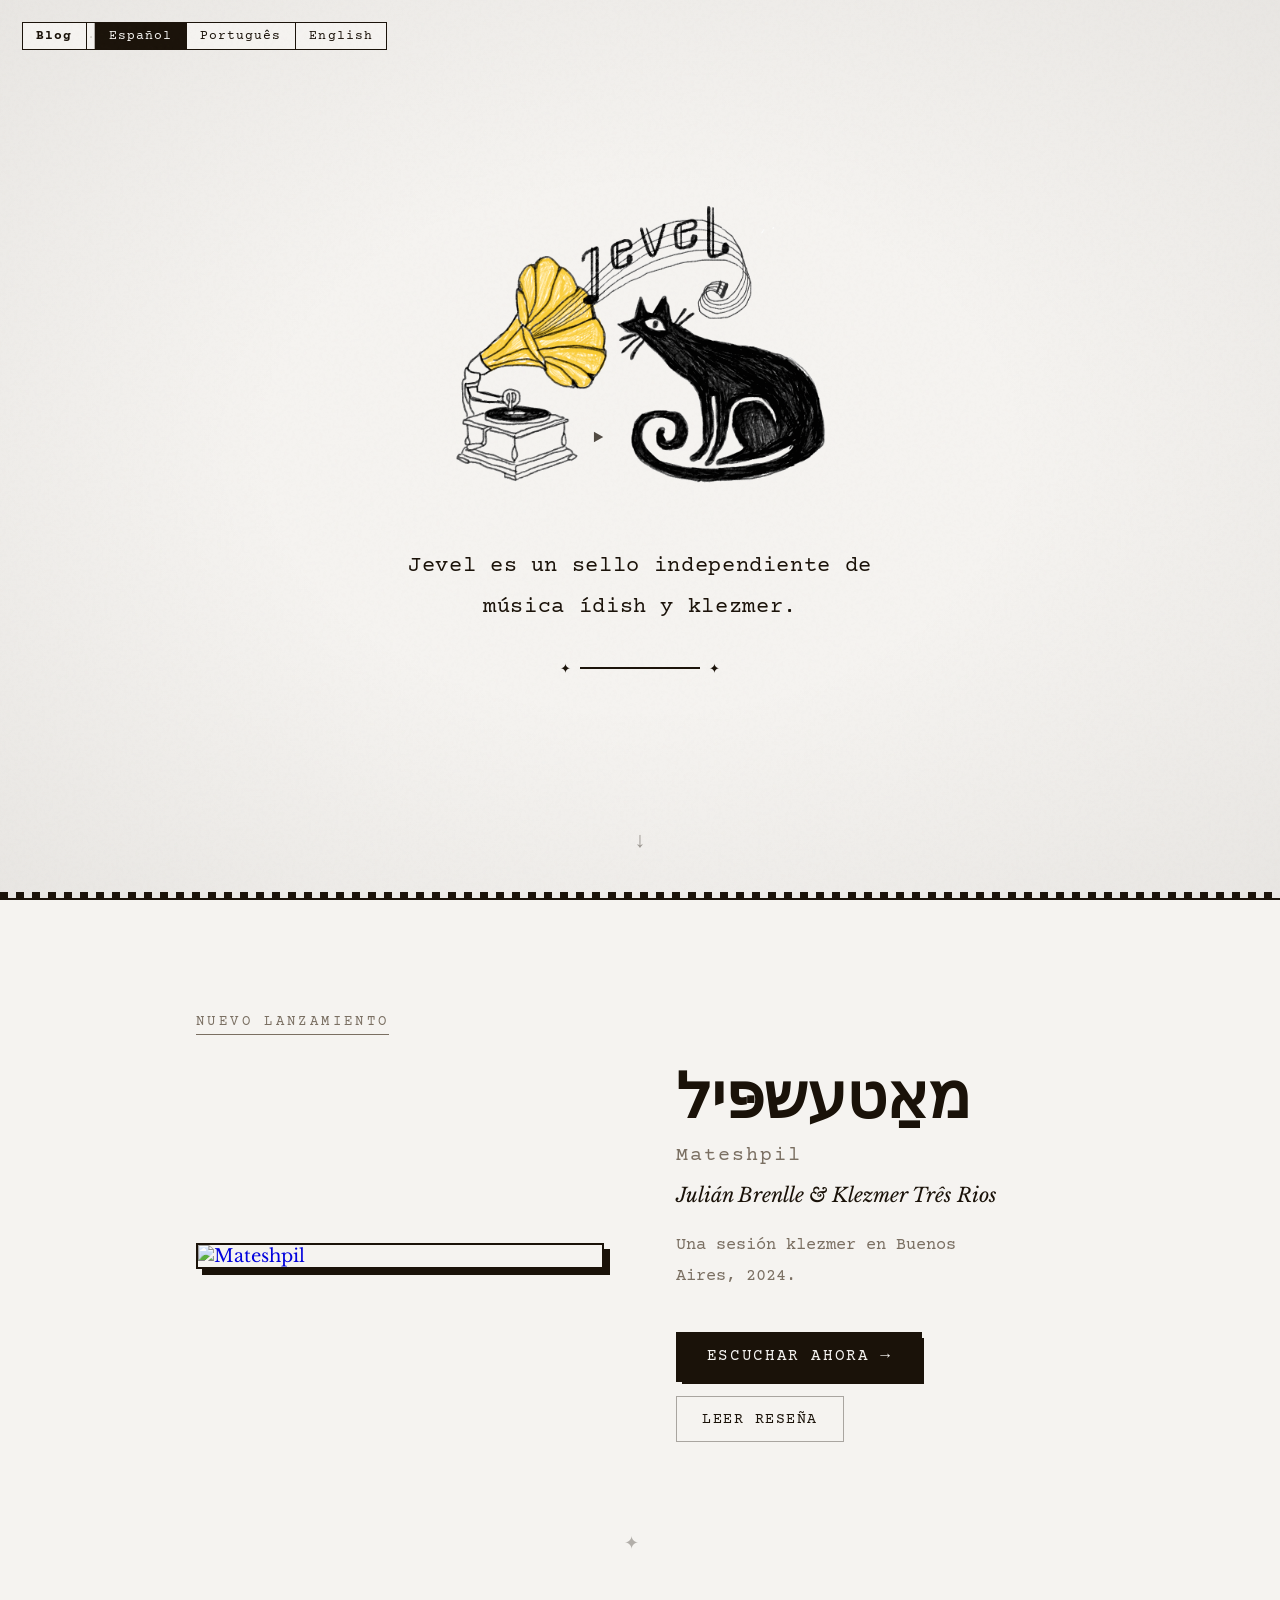
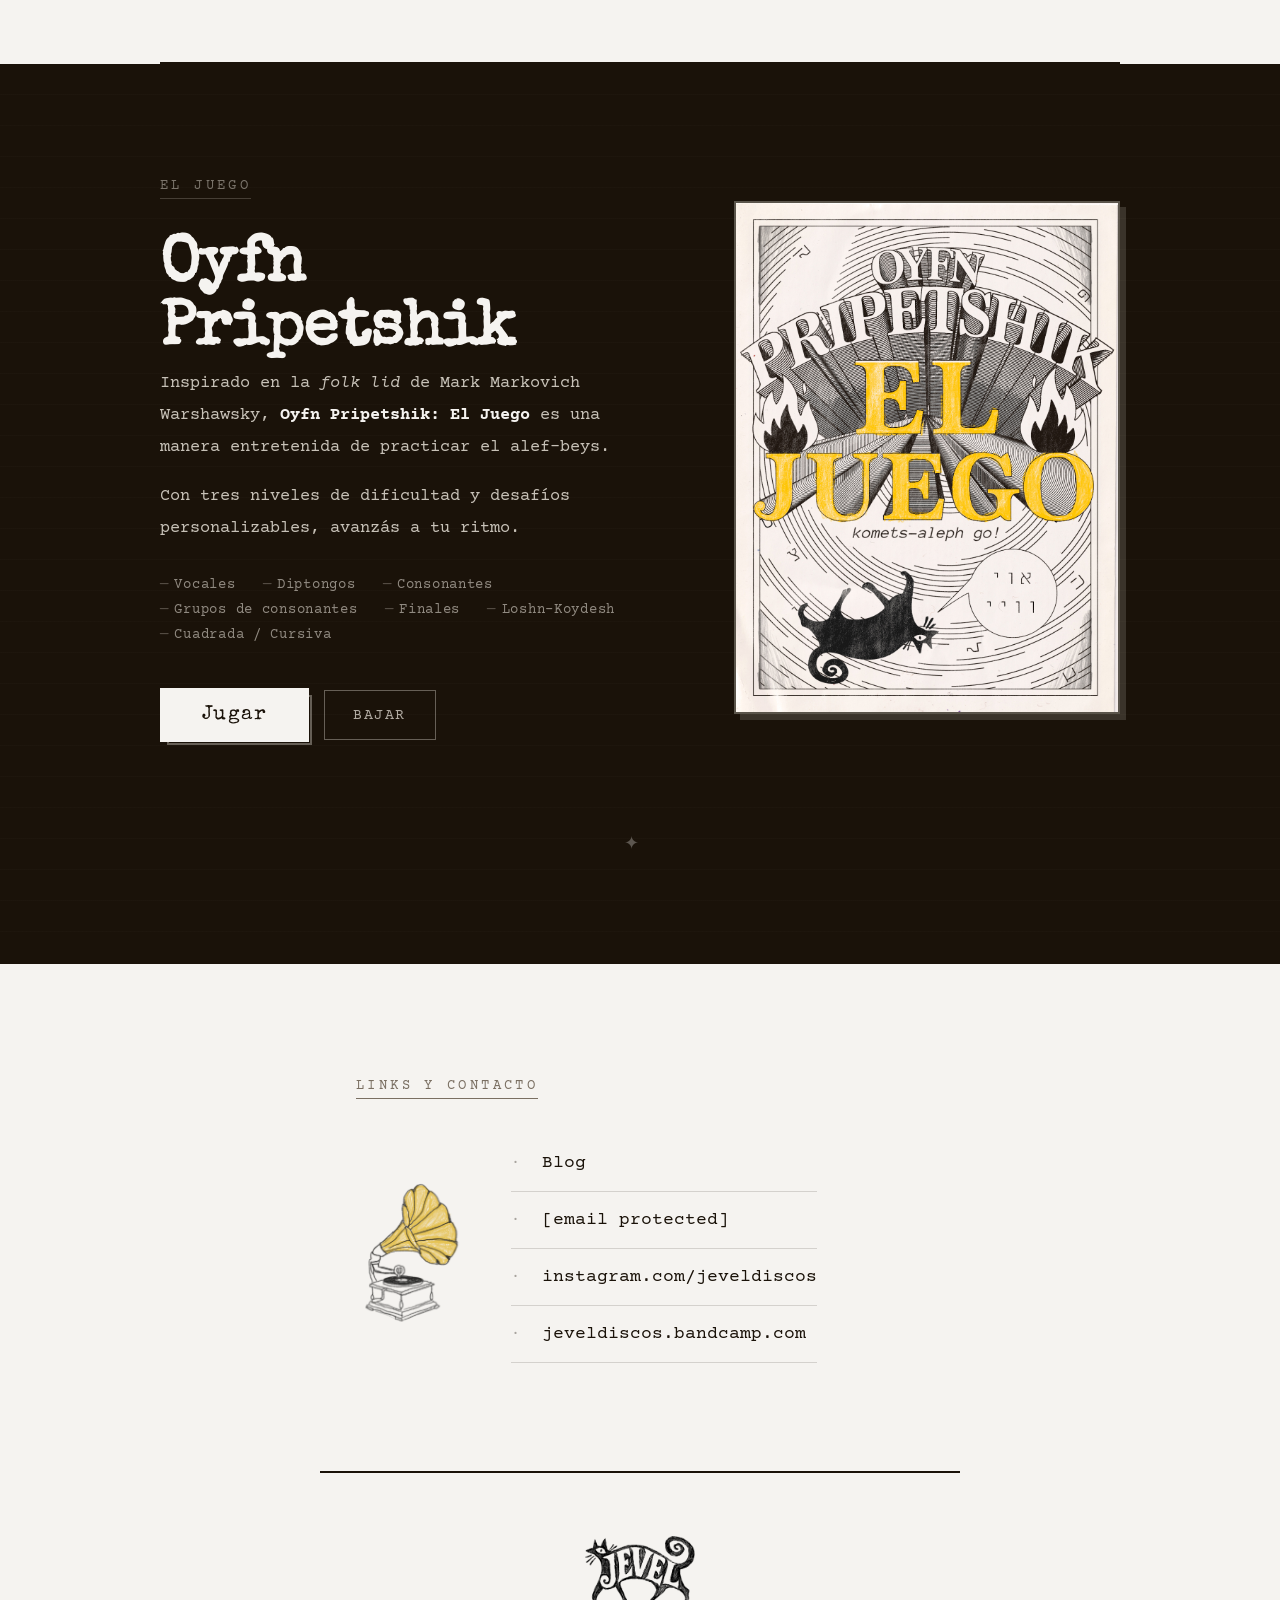
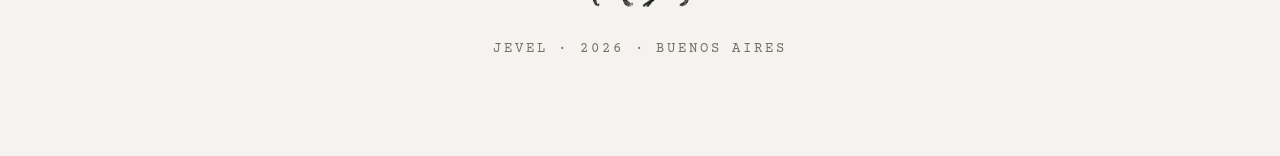
==== commit f0ad22ec: "Update index.html" ====
--- a/index.html
+++ b/index.html
@@ -8,11 +8,17 @@
   <link rel="preconnect" href="https://fonts.googleapis.com">
   <link href="https://fonts.googleapis.com/css2?family=Special+Elite&family=Libre+Baskerville:ital,wght@0,400;0,700;1,400&family=Courier+Prime:ital,wght@0,400;0,700;1,400&display=swap" rel="stylesheet">
   <script src="https://identity.netlify.com/v1/netlify-identity-widget.js"></script>
+  <style>
+    .blog-link { text-decoration: none; }
+    .lang-divider { opacity: 0.3; font-size: 0.8rem; }
+  </style>
 </head>
 <body>
 
-  <!-- Language Switcher -->
+  <!-- Nav superior -->
   <div class="lang-switcher">
+    <a href="notas.html" class="lang-btn blog-link">Blog</a>
+    <span class="lang-divider">·</span>
     <button class="lang-btn active" data-lang="es">Español</button>
     <button class="lang-btn" data-lang="pt">Português</button>
     <button class="lang-btn" data-lang="en">English</button>
@@ -63,7 +69,7 @@
              resena_url: la página de la reseña
         ====================================================== -->
         <div class="release-btns"
-             data-hay-resena="false"
+             data-hay-resena="true"
              data-resena-url="resena-mateshpil.html">
           <a href="https://jeveldiscos.bandcamp.com" target="_blank" class="btn-bandcamp">
             <span data-i18n="listenNow">Escuchar ahora</span>
@@ -115,6 +121,13 @@
     <div class="section-ornament">✦</div>
   </section>
 
+  <!-- ÚLTIMAS NOTAS -->
+  <section class="ultimas-notas" id="blog">
+    <div class="section-label">últimas notas</div>
+    <div class="ultimas-notas-lista" id="ultimasNotasLista"></div>
+    <a href="notas.html" class="ultimas-notas-ver">Ver todas las notas <span>→</span></a>
+  </section>
+
   <!-- LINKS -->
   <section class="contact" id="contact">
     <div class="section-label" data-i18n="contactLabel">Links y contacto</div>
@@ -123,11 +136,11 @@
       <div class="contact-links">
         <a href="notas.html" class="contact-item">
           <span class="contact-icon">·</span>
-          <span class="contact-text">Notas</span>
+          <span class="contact-text">Blog</span>
         </a>
-        <a href="mailto:jeveldiscos@gmail.com" class="contact-item">
+        <a href="/cdn-cgi/l/email-protection#52383724373e363b21313d2112353f333b3e7c313d3f" class="contact-item">
           <span class="contact-icon">·</span>
-          <span class="contact-text">jeveldiscos@gmail.com</span>
+          <span class="contact-text"><span class="__cf_email__" data-cfemail="5a303f2c3f363e33293935291a3d373b333674393537">[email&#160;protected]</span></span>
         </a>
         <a href="https://instagram.com/jeveldiscos" target="_blank" class="contact-item" rel="noopener">
           <span class="contact-icon">·</span>
@@ -148,5 +161,38 @@
   </footer>
 
   <script src="script.js"></script>
+  <script src="https://cdn.jsdelivr.net/npm/marked/marked.min.js"></script>
+  <script>
+    (async () => {
+      const lista = document.getElementById('ultimasNotasLista');
+      if (!lista) return;
+      try {
+        const res = await fetch('notas-data.json');
+        if (!res.ok) throw new Error();
+        const notas = await res.json();
+        const ultimas = notas
+          .sort((a, b) => new Date(b.fecha) - new Date(a.fecha))
+          .slice(0, 3);
+        if (!ultimas.length) { lista.parentElement.style.display = 'none'; return; }
+        lista.innerHTML = ultimas.map(nota => {
+          const fecha = nota.fecha
+            ? new Date(nota.fecha + 'T12:00:00').toLocaleDateString('es-AR', { day: 'numeric', month: 'long', year: 'numeric' })
+            : '';
+          const textoPlano = nota.body
+            ? nota.body.replace(/[#*_`>\[\]]/g, '').trim().slice(0, 120).trim()
+            : '';
+          const preview = textoPlano.length >= 120 ? textoPlano + '…' : textoPlano;
+          return `
+            <a href="notas.html" class="ultima-nota-item">
+              <span class="ultima-nota-fecha">${fecha}</span>
+              <span class="ultima-nota-titulo">${nota.titulo || ''}</span>
+              ${preview ? `<span class="ultima-nota-preview">${preview}</span>` : ''}
+            </a>`;
+        }).join('');
+      } catch (e) {
+        lista.parentElement.style.display = 'none';
+      }
+    })();
+  </script>
 </body>
 </html>
--- a/style.css
+++ b/style.css
@@ -76,6 +76,21 @@
   border-right: none;
 }
 
+.blog-link {
+  text-decoration: none;
+  font-weight: 700;
+}
+
+.lang-divider {
+  display: flex;
+  align-items: center;
+  padding: 0 0.1rem;
+  font-size: 0.75rem;
+  color: var(--mid);
+  border-right: 1.5px solid var(--ink);
+  pointer-events: none;
+}
+
 .lang-btn:hover,
 .lang-btn.active {
   background: var(--ink);
@@ -761,3 +776,102 @@
   opacity: 0.85;
   mix-blend-mode: multiply;
 }
+
+/* ---- ÚLTIMAS NOTAS (index) ---- */
+.ultimas-notas {
+  padding: 6rem 2rem;
+  max-width: 640px;
+  margin: 0 auto;
+  border-bottom: 2px solid var(--ink);
+}
+
+.ultimas-notas-lista {
+  display: flex;
+  flex-direction: column;
+  gap: 0;
+  margin-bottom: 2.5rem;
+}
+
+.ultima-nota-item {
+  display: grid;
+  grid-template-columns: 150px 1fr;
+  grid-template-rows: auto auto;
+  gap: 0.1rem 1.5rem;
+  padding: 1.6rem 0;
+  border-bottom: 1px solid rgba(26,18,9,0.12);
+  text-decoration: none;
+  color: var(--ink);
+  transition: padding-left 0.2s;
+}
+
+.ultima-nota-item:first-child { padding-top: 0; }
+
+.ultima-nota-item:hover { padding-left: 0.5rem; }
+
+.ultima-nota-fecha {
+  font-family: var(--font-mono);
+  font-size: 0.72rem;
+  color: var(--mid);
+  letter-spacing: 0.06em;
+  padding-top: 0.25rem;
+  grid-row: 1 / 3;
+  align-self: start;
+}
+
+.ultima-nota-titulo {
+  font-family: var(--font-display);
+  font-size: 1.2rem;
+  line-height: 1.2;
+  letter-spacing: -0.01em;
+  transition: color 0.2s;
+}
+
+.ultima-nota-item:hover .ultima-nota-titulo {
+  color: var(--accent-muted);
+}
+
+.ultima-nota-preview {
+  font-family: var(--font-body);
+  font-size: 0.88rem;
+  line-height: 1.7;
+  color: var(--mid);
+  font-style: italic;
+}
+
+.ultimas-notas-ver {
+  display: inline-flex;
+  align-items: center;
+  gap: 0.5rem;
+  font-family: var(--font-mono);
+  font-size: 0.8rem;
+  letter-spacing: 0.12em;
+  text-transform: uppercase;
+  color: var(--ink);
+  text-decoration: none;
+  border-bottom: 1px solid var(--ink);
+  padding-bottom: 0.15rem;
+  transition: color 0.2s, border-color 0.2s;
+}
+
+.ultimas-notas-ver:hover {
+  color: var(--accent-muted);
+  border-color: var(--accent-muted);
+}
+
+.ultimas-notas-ver span {
+  transition: transform 0.2s;
+}
+
+.ultimas-notas-ver:hover span {
+  transform: translateX(4px);
+}
+
+@media (max-width: 600px) {
+  .ultima-nota-item {
+    grid-template-columns: 1fr;
+  }
+  .ultima-nota-fecha {
+    grid-row: auto;
+    margin-bottom: 0.3rem;
+  }
+}
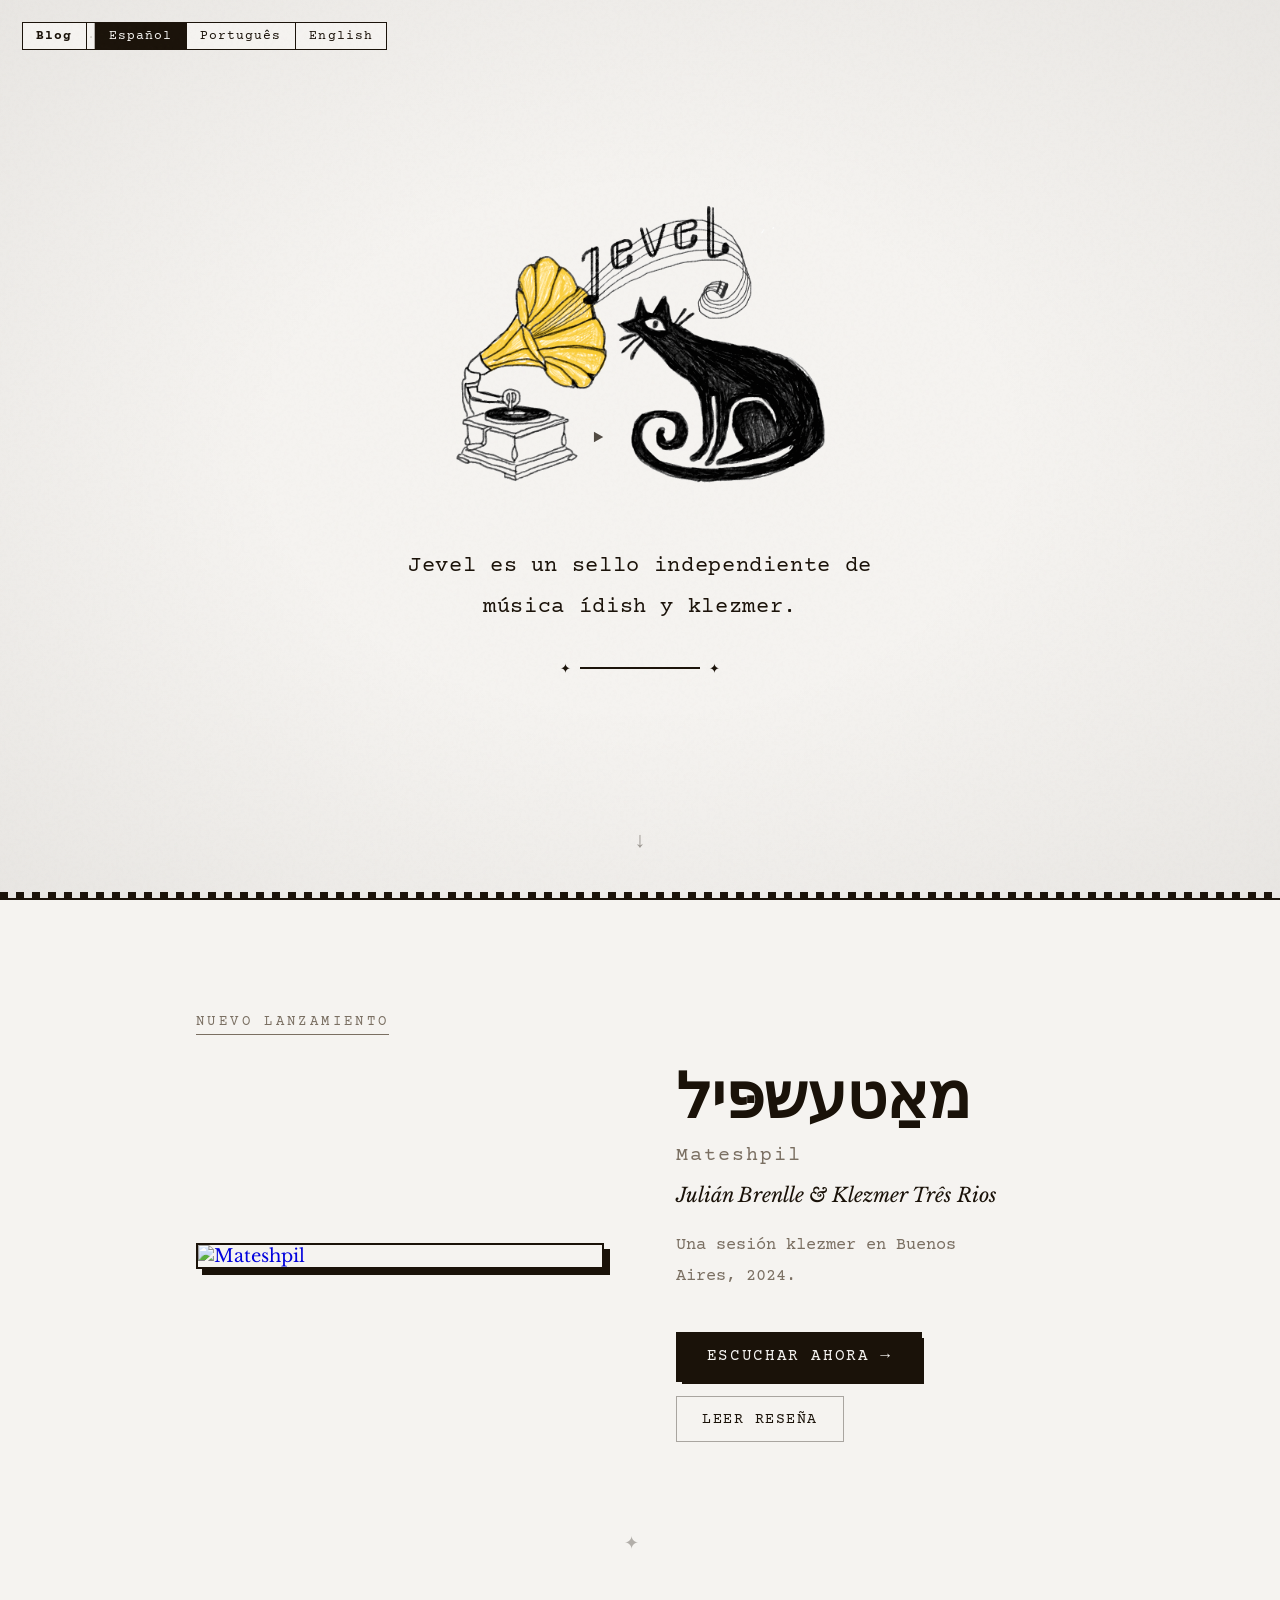
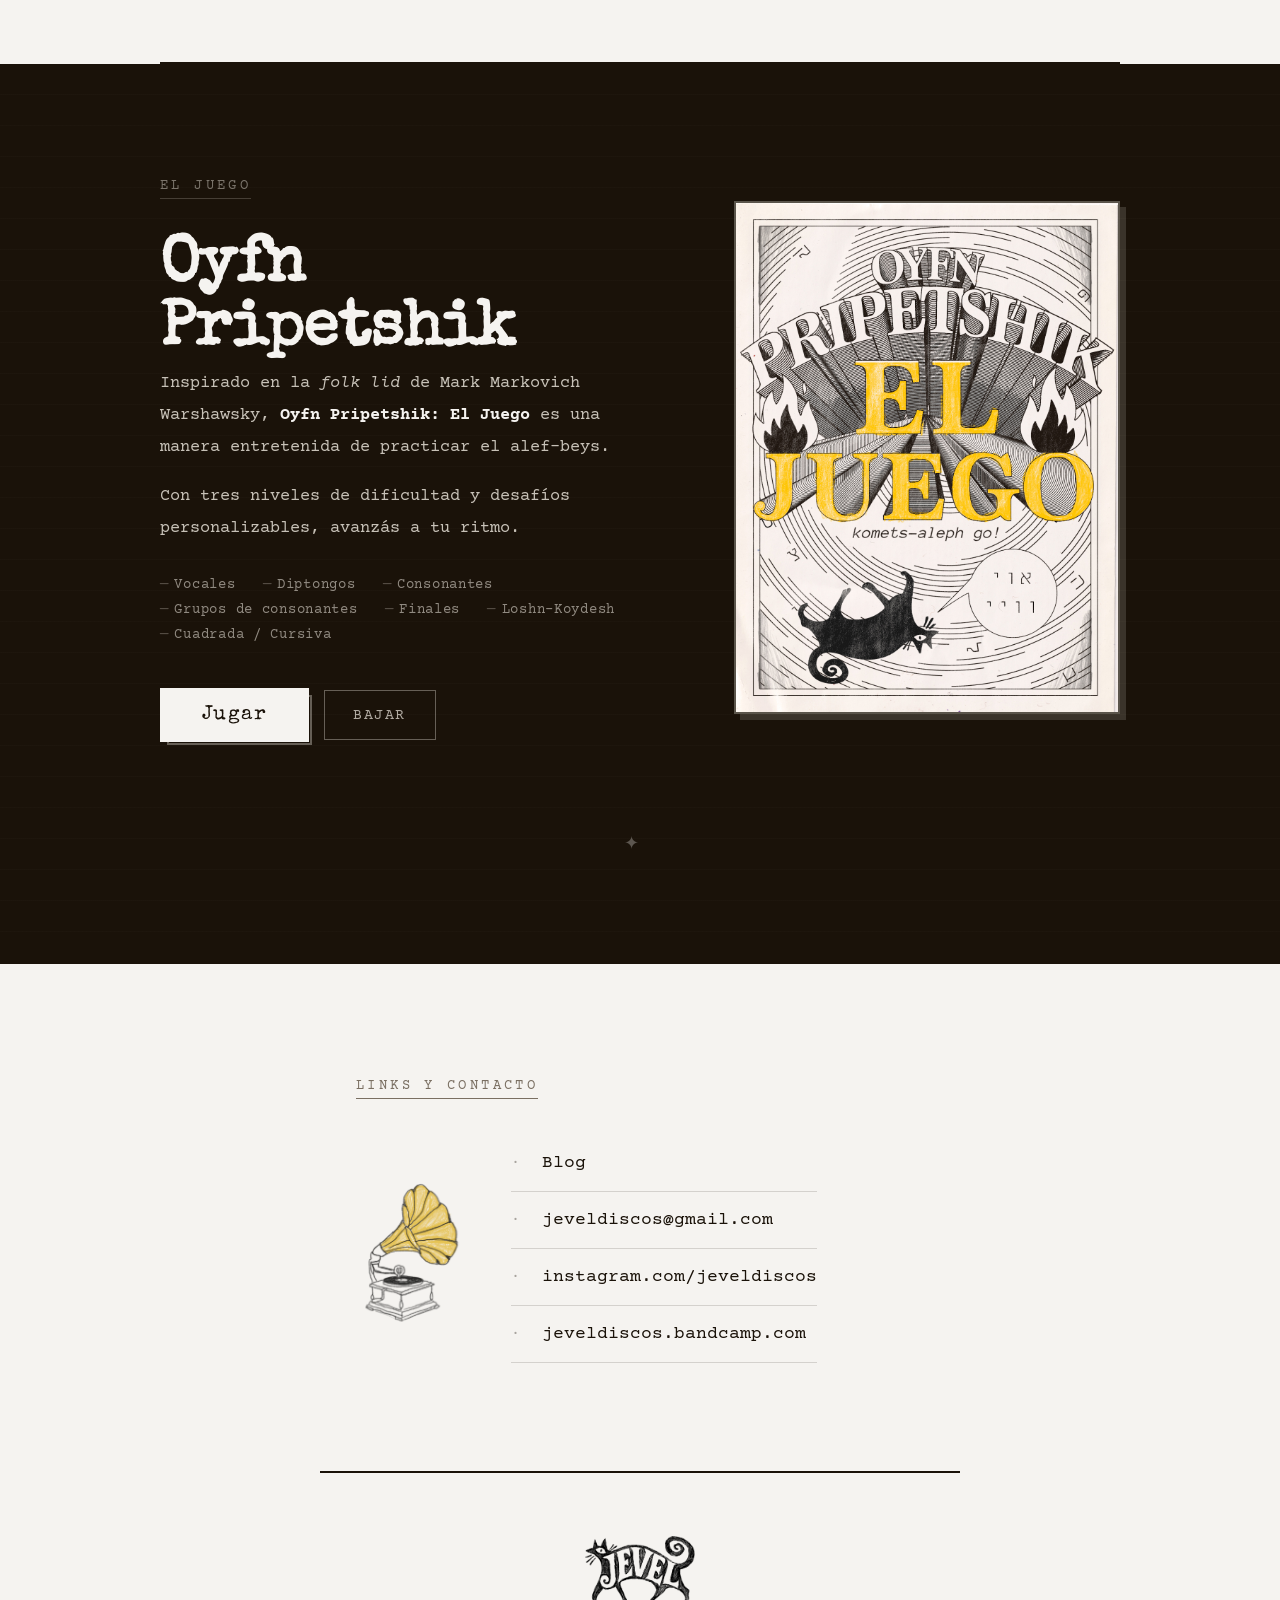
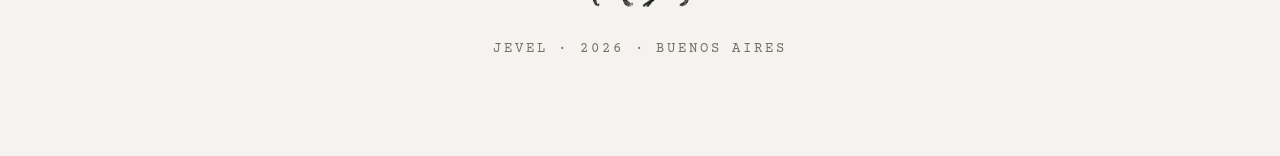
==== commit 0211e7bc: "Update index.html" ====
--- a/index.html
+++ b/index.html
@@ -138,9 +138,9 @@
           <span class="contact-icon">·</span>
           <span class="contact-text">Blog</span>
         </a>
-        <a href="/cdn-cgi/l/email-protection#52383724373e363b21313d2112353f333b3e7c313d3f" class="contact-item">
-          <span class="contact-icon">·</span>
-          <span class="contact-text"><span class="__cf_email__" data-cfemail="5a303f2c3f363e33293935291a3d373b333674393537">[email&#160;protected]</span></span>
+        <a href="#" class="contact-item" id="emailLink">
+          <span class="contact-icon">·</span>
+          <span class="contact-text">jeveldiscos@gmail.com</span>
         </a>
         <a href="https://instagram.com/jeveldiscos" target="_blank" class="contact-item" rel="noopener">
           <span class="contact-icon">·</span>
@@ -193,6 +193,11 @@
         lista.parentElement.style.display = 'none';
       }
     })();
+  </script>  <script>
+    // Armar el email por JS para evitar obfuscación de Cloudflare
+    const u = 'jeveldiscos'; const d = 'gmail.com';
+    const el = document.getElementById('emailLink');
+    if (el) el.href = 'mailto:' + u + '@' + d;
   </script>
 </body>
 </html>
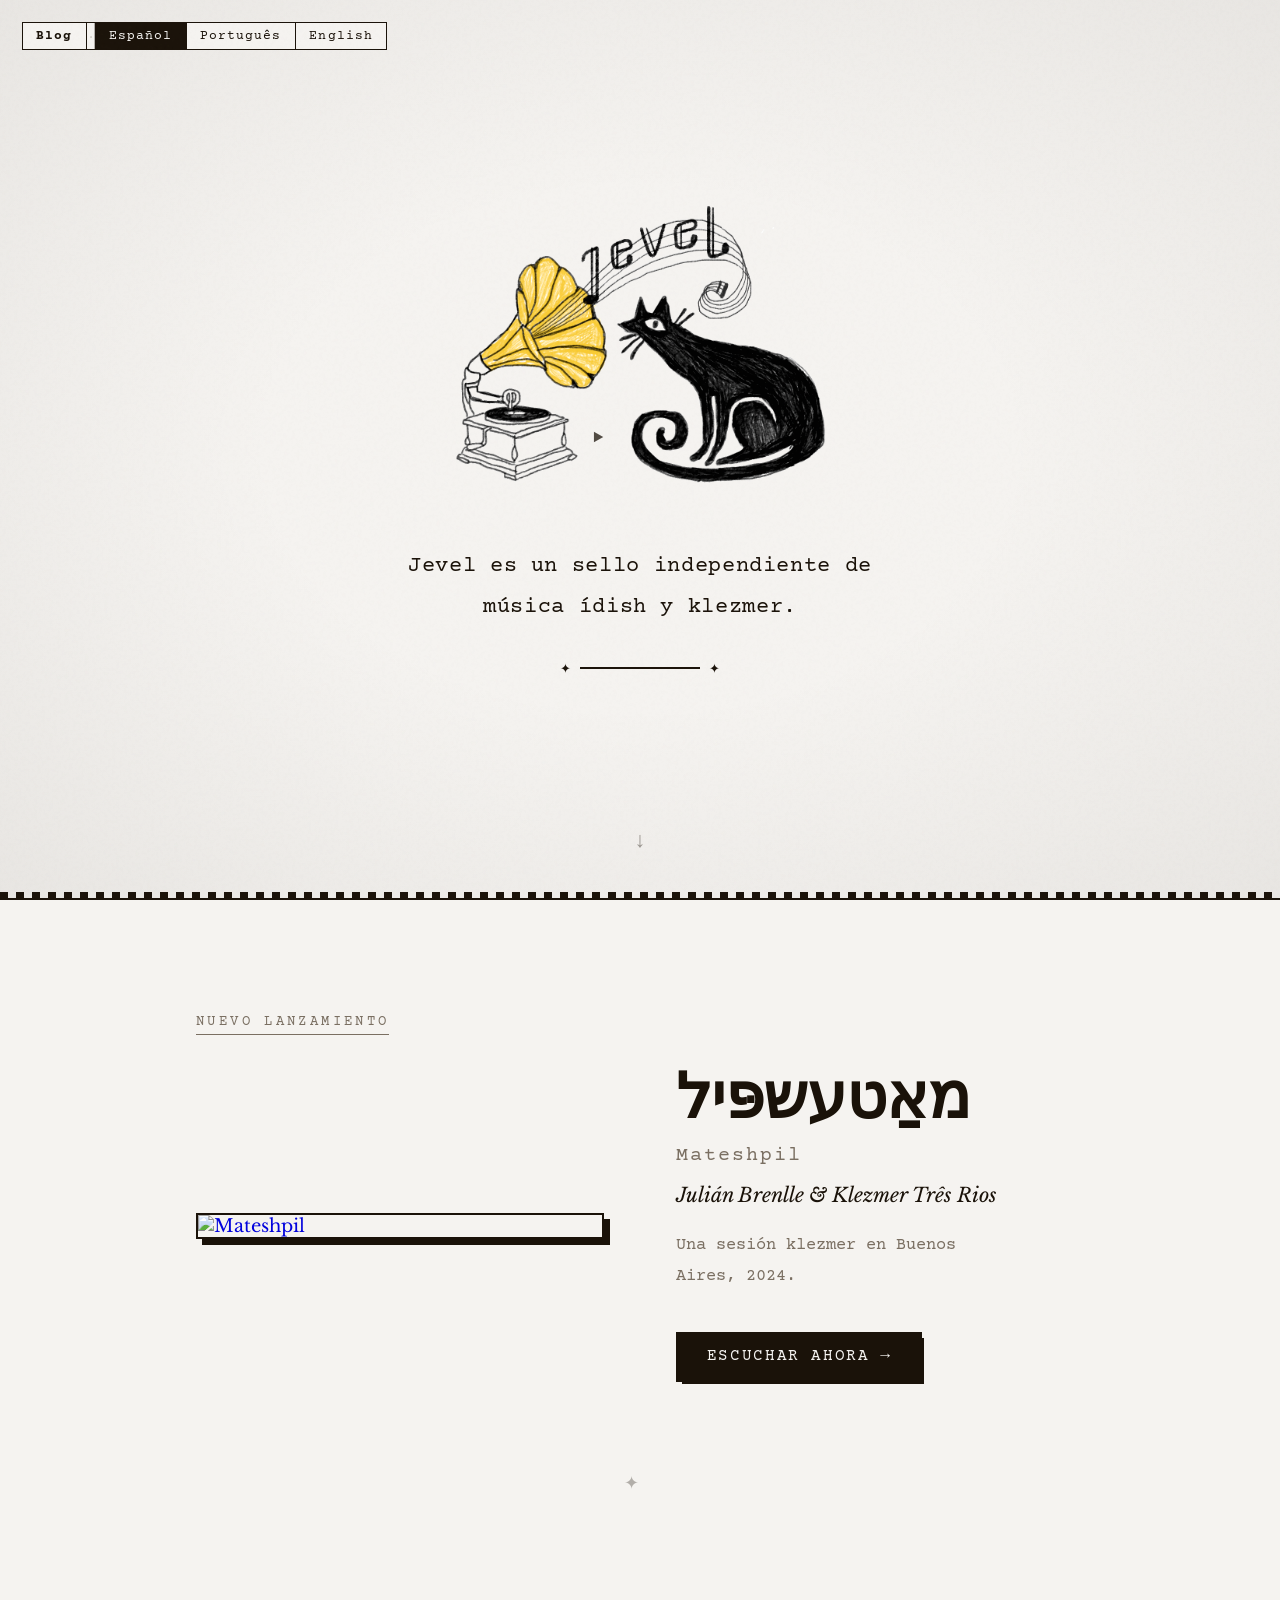
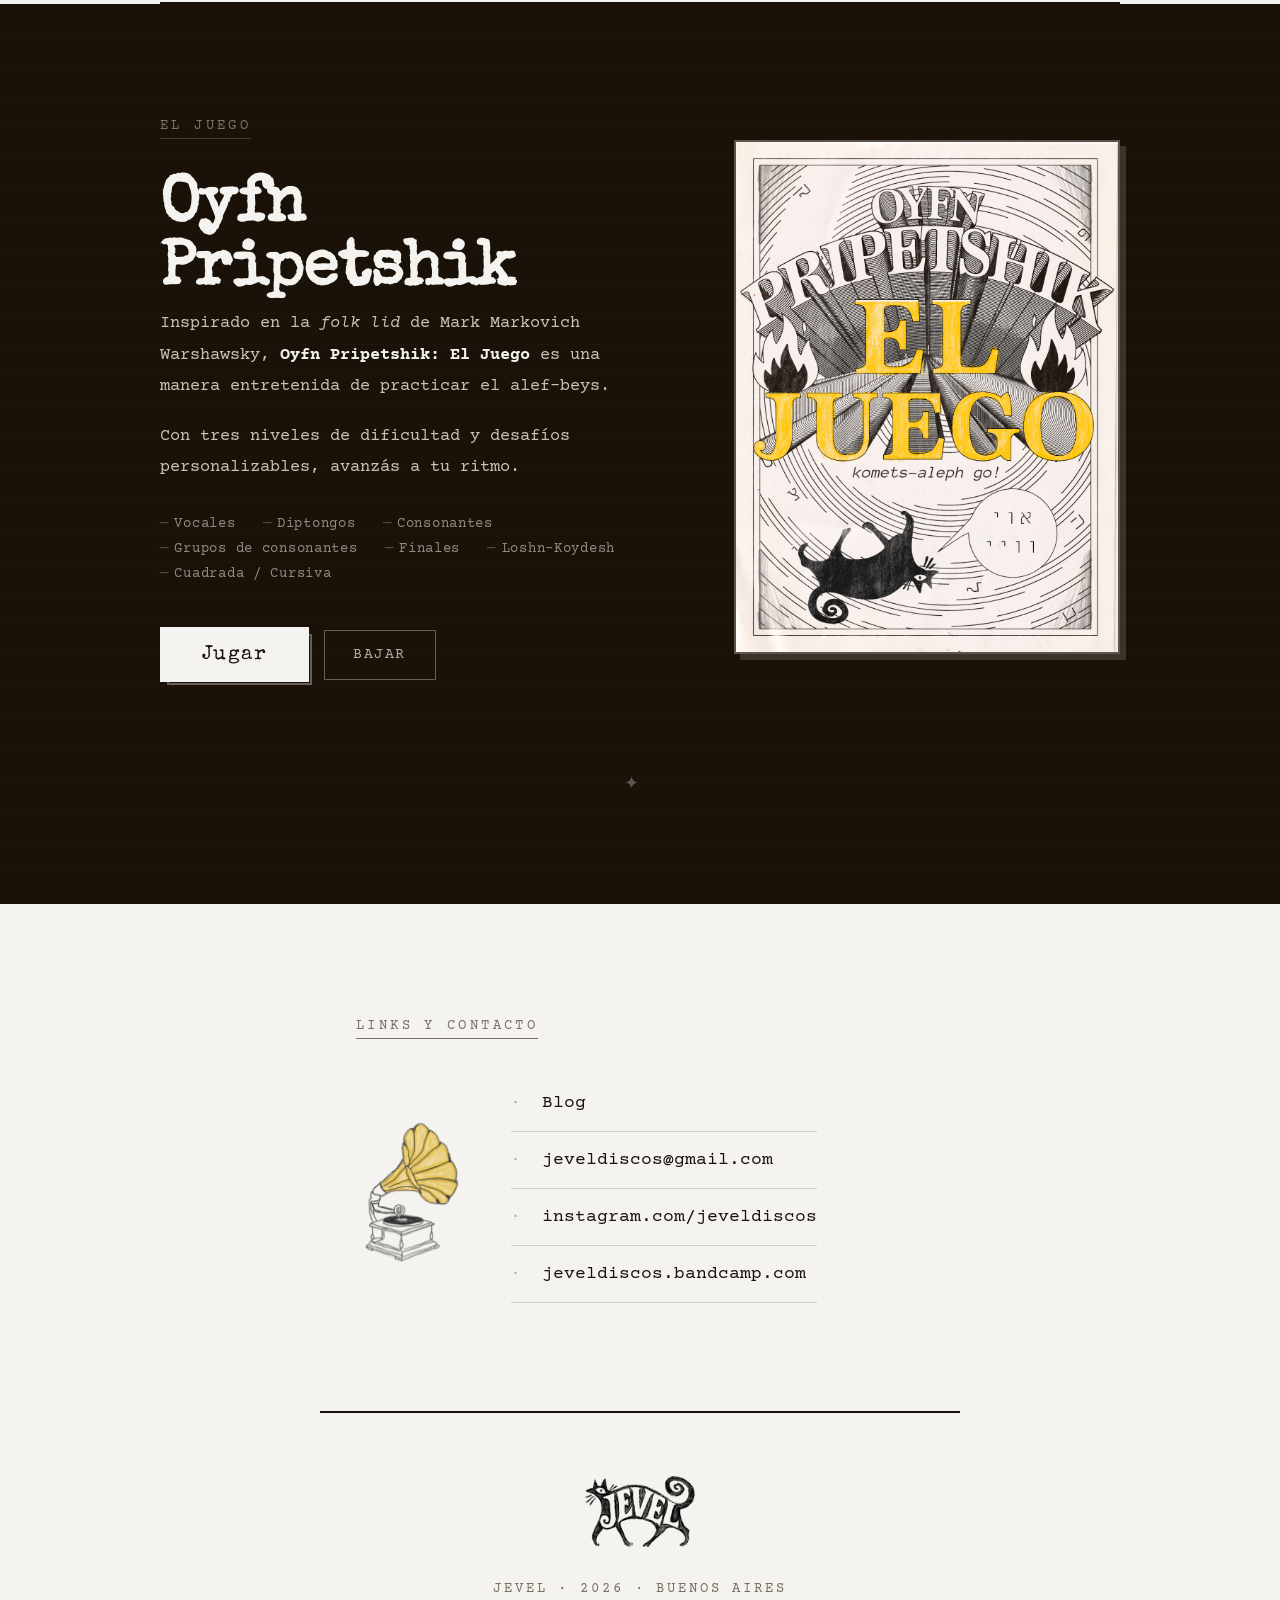
==== commit f677a35b: "Update index.html" ====
--- a/index.html
+++ b/index.html
@@ -69,7 +69,7 @@
              resena_url: la página de la reseña
         ====================================================== -->
         <div class="release-btns"
-             data-hay-resena="true"
+             data-hay-resena="false"
              data-resena-url="resena-mateshpil.html">
           <a href="https://jeveldiscos.bandcamp.com" target="_blank" class="btn-bandcamp">
             <span data-i18n="listenNow">Escuchar ahora</span>
@@ -140,7 +140,7 @@
         </a>
         <a href="#" class="contact-item" id="emailLink">
           <span class="contact-icon">·</span>
-          <span class="contact-text">jeveldiscos@gmail.com</span>
+          <span class="contact-text" id="emailText"></span>
         </a>
         <a href="https://instagram.com/jeveldiscos" target="_blank" class="contact-item" rel="noopener">
           <span class="contact-icon">·</span>
@@ -194,10 +194,11 @@
       }
     })();
   </script>  <script>
-    // Armar el email por JS para evitar obfuscación de Cloudflare
     const u = 'jeveldiscos'; const d = 'gmail.com';
     const el = document.getElementById('emailLink');
+    const txt = document.getElementById('emailText');
     if (el) el.href = 'mailto:' + u + '@' + d;
+    if (txt) txt.textContent = u + '@' + d;
   </script>
 </body>
 </html>
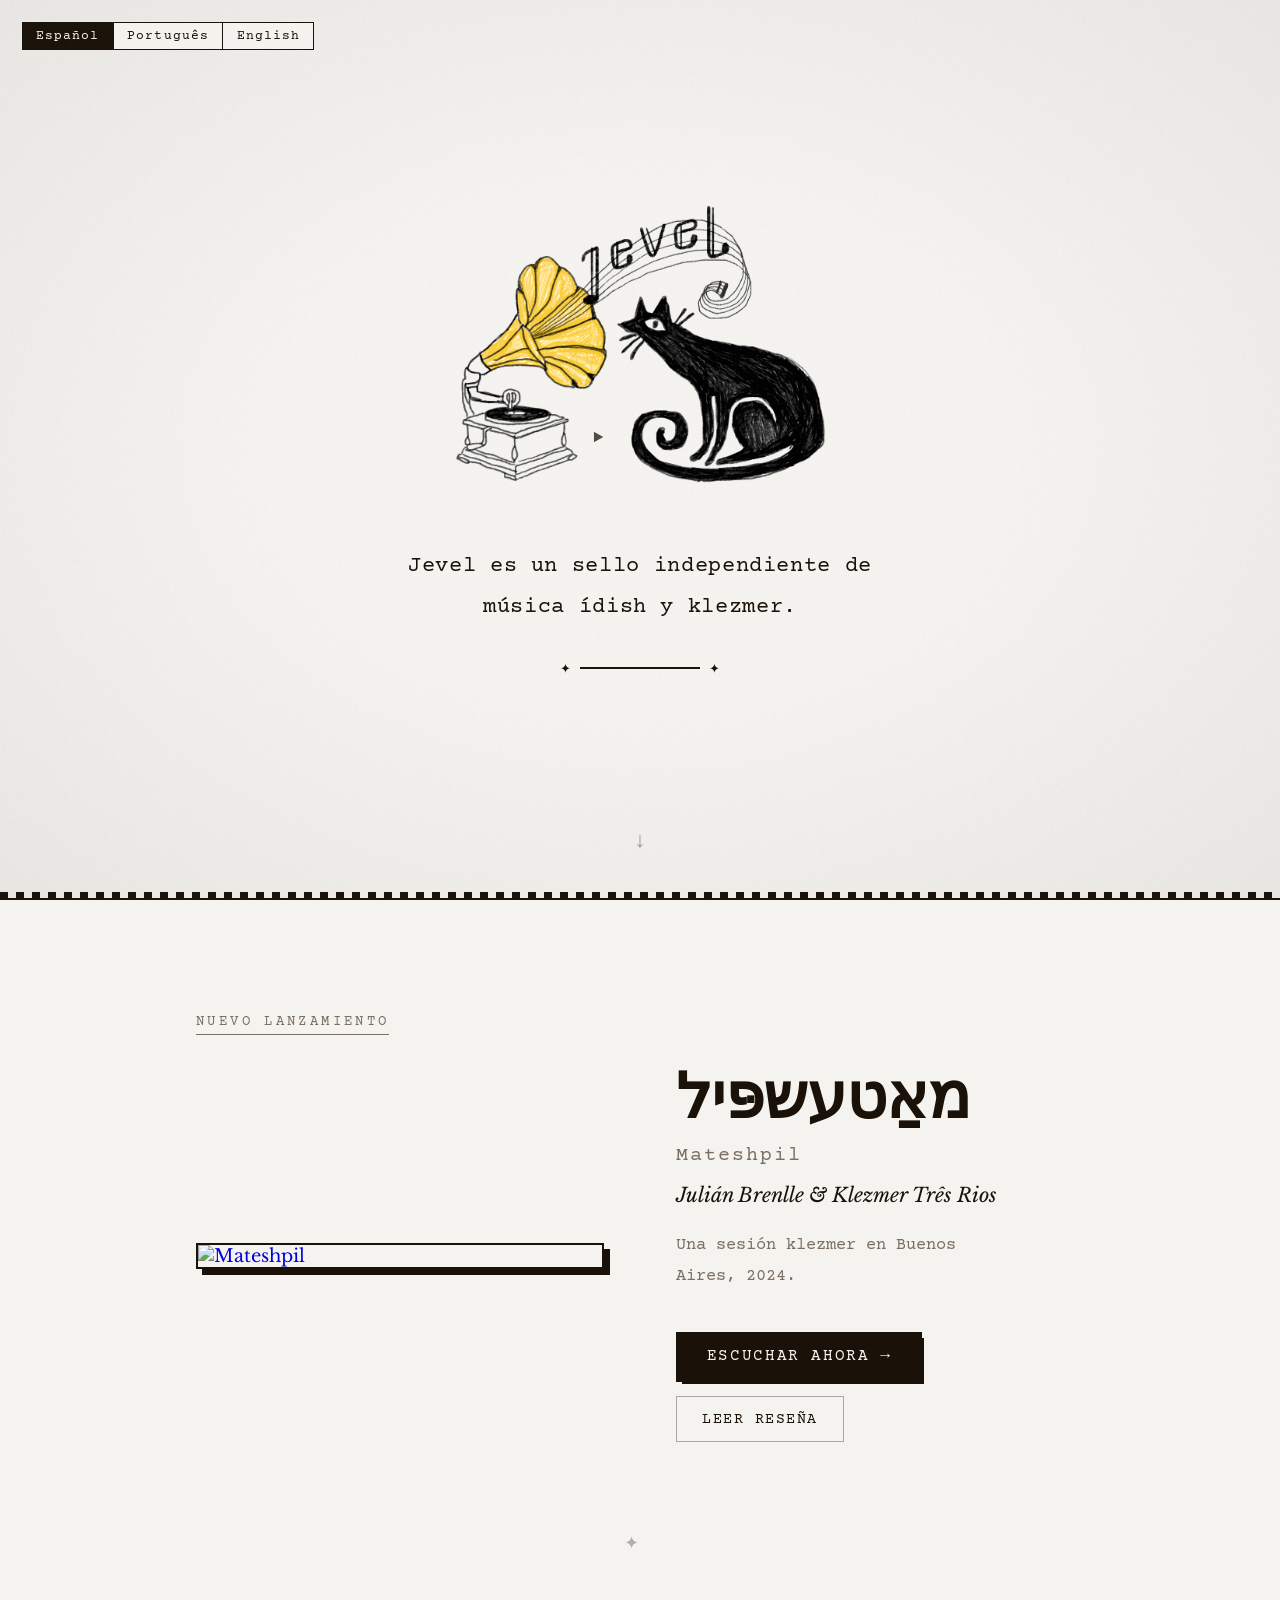
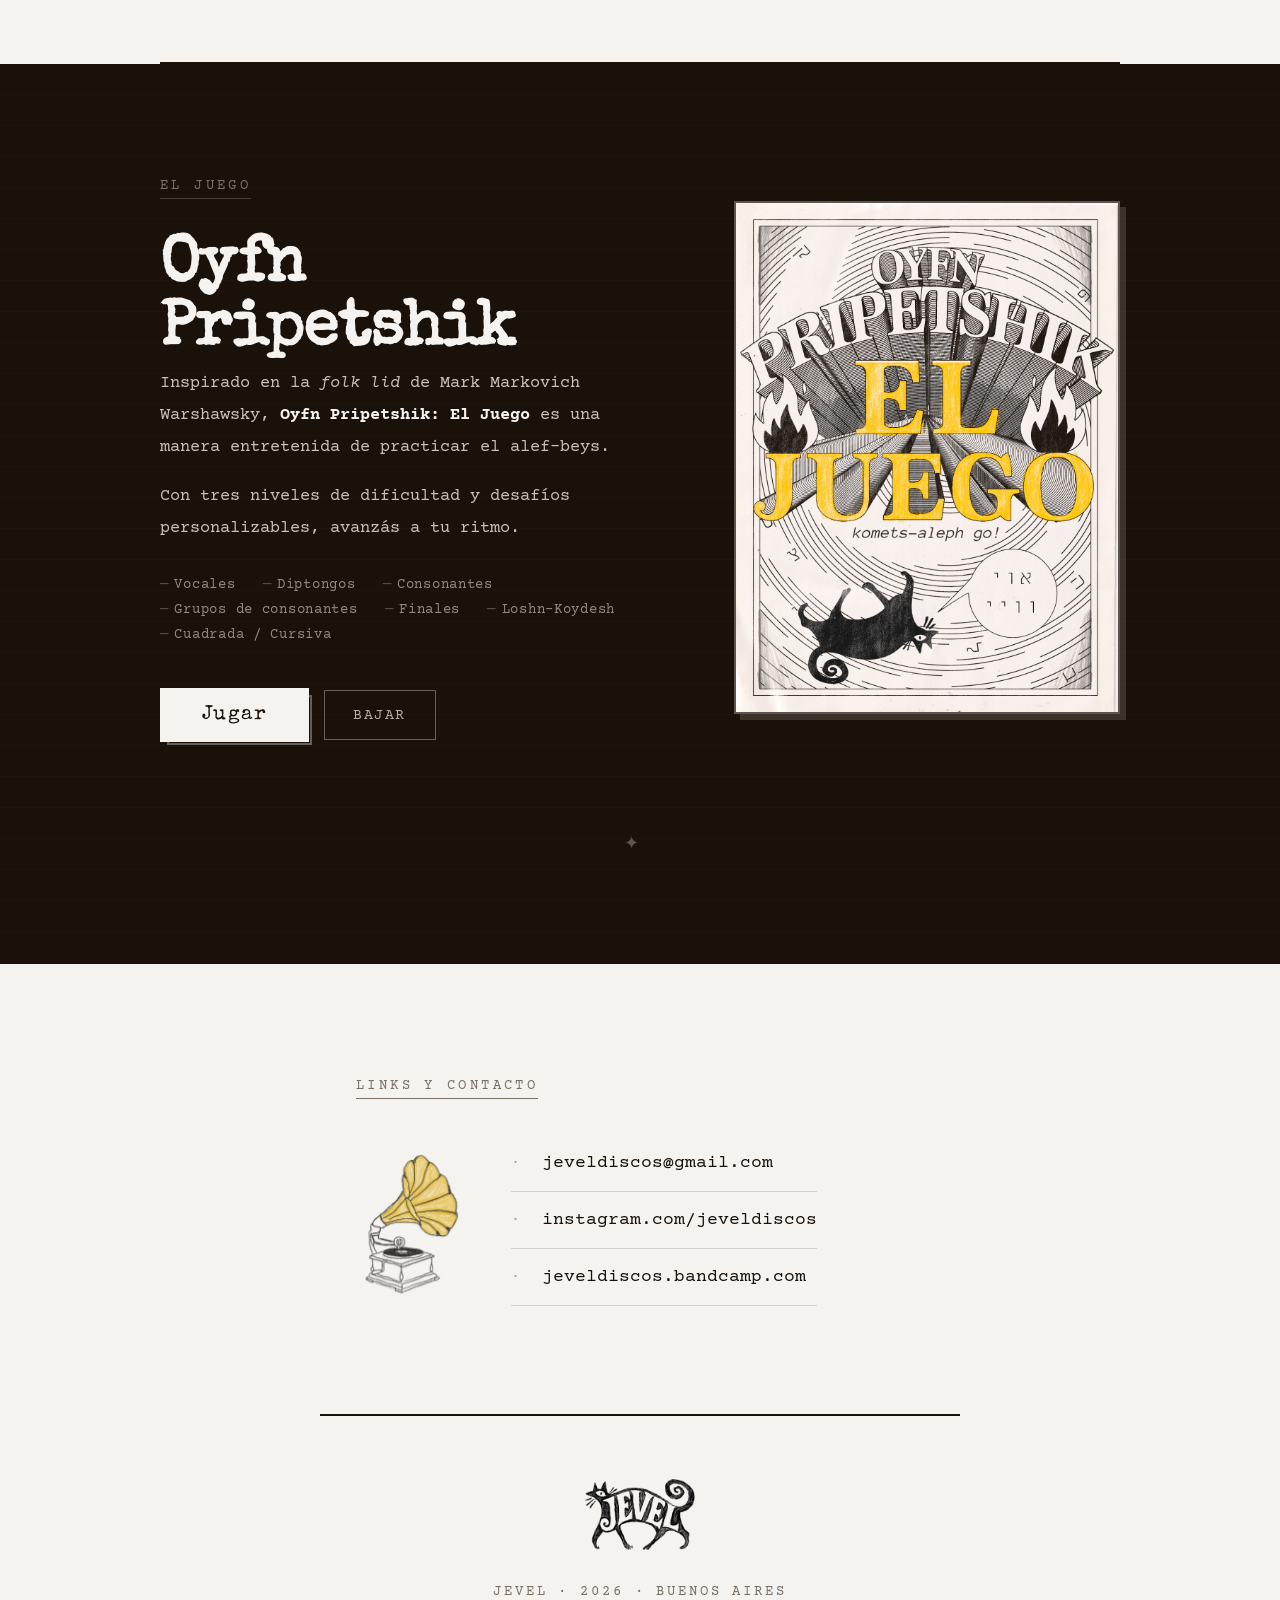
==== commit d8070245: "Update index.html" ====
--- a/index.html
+++ b/index.html
@@ -17,7 +17,7 @@
 
   <!-- Nav superior -->
   <div class="lang-switcher">
-    <a href="notas.html" class="lang-btn blog-link">Blog</a>
+    <a href="notas.html" class="lang-btn blog-link" id="blogNavLink">Blog</a>
     <span class="lang-divider">·</span>
     <button class="lang-btn active" data-lang="es">Español</button>
     <button class="lang-btn" data-lang="pt">Português</button>
@@ -69,7 +69,7 @@
              resena_url: la página de la reseña
         ====================================================== -->
         <div class="release-btns"
-             data-hay-resena="false"
+             data-hay-resena="true"
              data-resena-url="resena-mateshpil.html">
           <a href="https://jeveldiscos.bandcamp.com" target="_blank" class="btn-bandcamp">
             <span data-i18n="listenNow">Escuchar ahora</span>
@@ -122,7 +122,7 @@
   </section>
 
   <!-- ÚLTIMAS NOTAS -->
-  <section class="ultimas-notas" id="blog">
+  <section class="ultimas-notas" id="blog" data-activo="false">
     <div class="section-label">últimas notas</div>
     <div class="ultimas-notas-lista" id="ultimasNotasLista"></div>
     <a href="notas.html" class="ultimas-notas-ver">Ver todas las notas <span>→</span></a>
@@ -134,11 +134,11 @@
     <div class="contact-body">
       <img src="vitrola.png" alt="" class="rca-img" />
       <div class="contact-links">
-        <a href="notas.html" class="contact-item">
+        <a href="notas.html" class="contact-item" id="blogContactLink">
           <span class="contact-icon">·</span>
           <span class="contact-text">Blog</span>
         </a>
-        <a href="#" class="contact-item" id="emailLink">
+        <a href="#" class="contact-item" id="emailLink" onclick="var u='jeveldiscos',d='gmail.com';window.location='mailto:'+u+'@'+d;return false;">
           <span class="contact-icon">·</span>
           <span class="contact-text" id="emailText"></span>
         </a>
@@ -200,5 +200,19 @@
     if (el) el.href = 'mailto:' + u + '@' + d;
     if (txt) txt.textContent = u + '@' + d;
   </script>
+  <script>
+    // Blog visibility — cambiá data-activo a "true" en el section#blog para activar
+    const blogSection = document.getElementById('blog');
+    const blogActivo = blogSection && blogSection.dataset.activo === 'true';
+    if (!blogActivo) {
+      if (blogSection) blogSection.style.display = 'none';
+      const navLink = document.getElementById('blogNavLink');
+      if (navLink) navLink.style.display = 'none';
+      const divider = navLink && navLink.nextElementSibling;
+      if (divider && divider.classList.contains('lang-divider')) divider.style.display = 'none';
+      const contactLink = document.getElementById('blogContactLink');
+      if (contactLink) contactLink.style.display = 'none';
+    }
+  </script>
 </body>
 </html>
